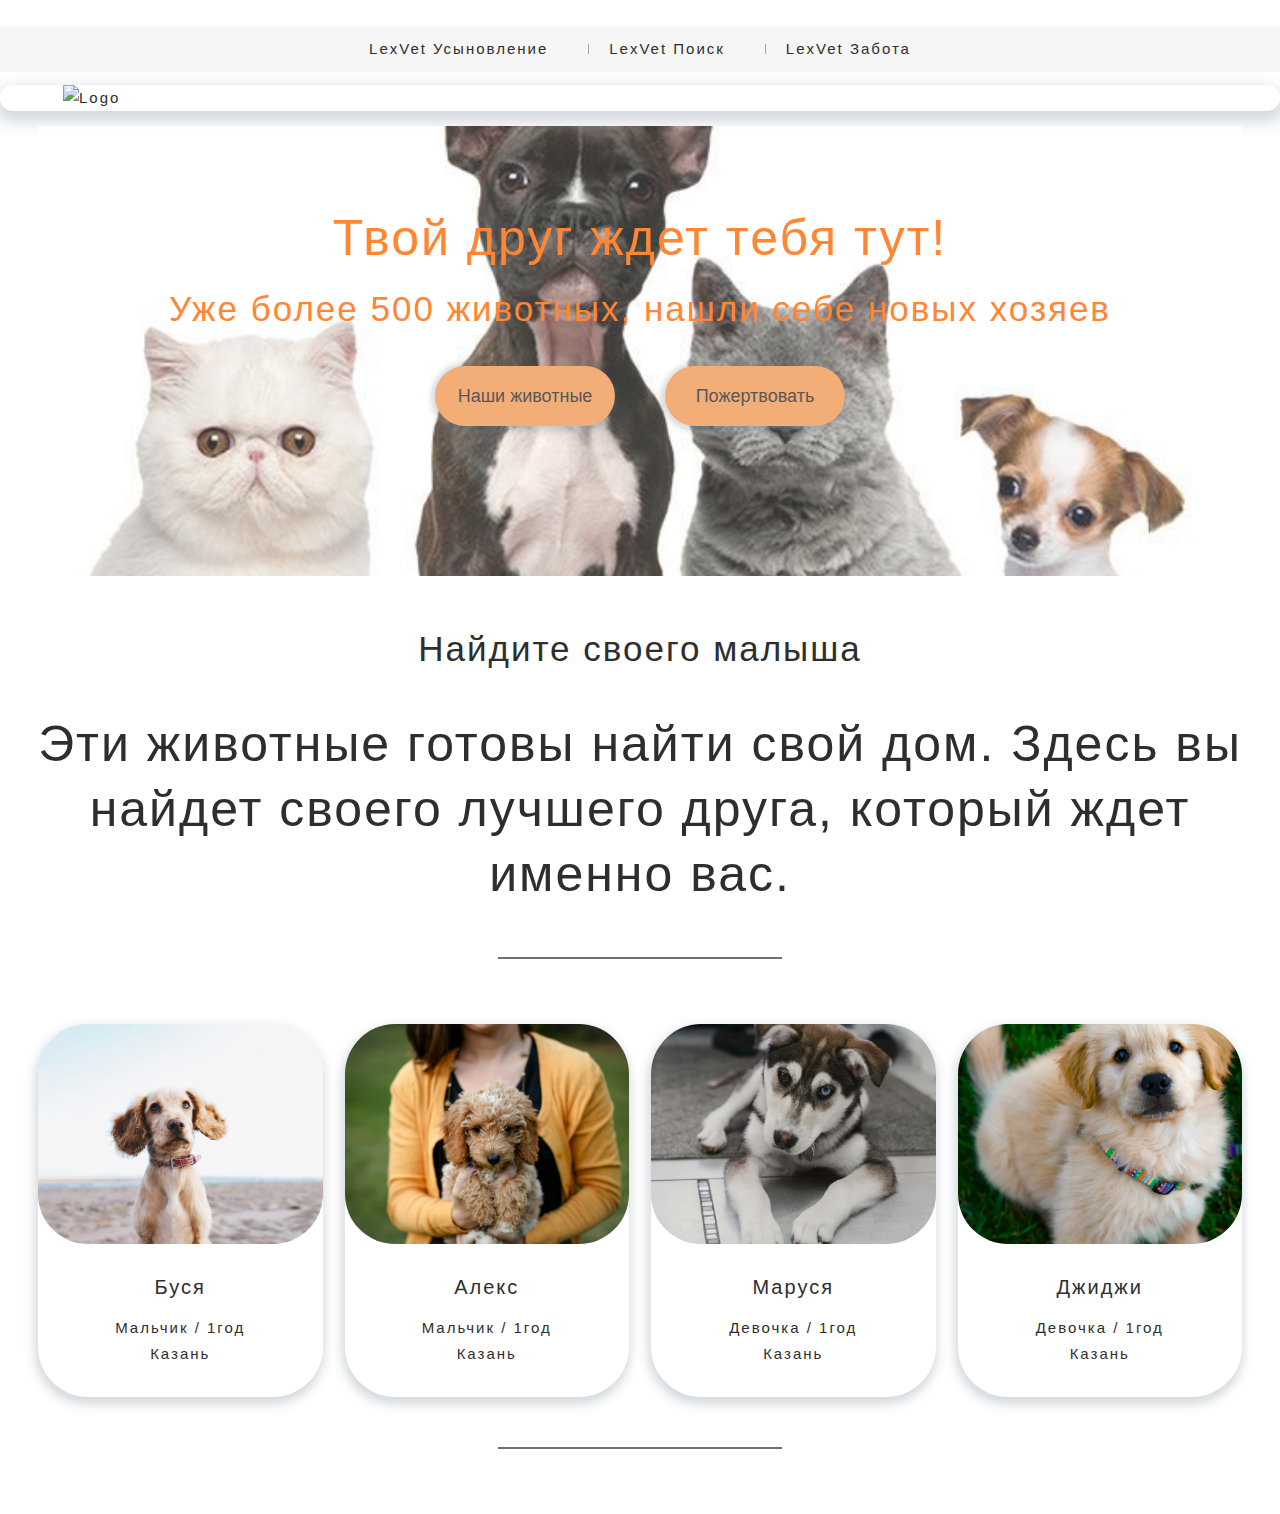
==== LexVetAdopt.html @ 2d65e118 "адаптивная первая страница" ====
<!DOCTYPE html>
<html lang="en">
  <head>
    <meta charset="UTF-8" />
    <meta name="viewport" content="width=device-width, initial-scale=1.0" />
    <link rel="preconnect" href="https://fonts.googleapis.com" />
    <link rel="preconnect" href="https://fonts.gstatic.com" crossorigin />
    <link
      href="https://fonts.googleapis.com/css2?family=Inter:wght@100..900&family=Khula:wght@300;400;600;700;800&display=swap"
      rel="stylesheet"
    />
    <link rel="stylesheet" href="./src/css/style.css" />
    <title>LexVetAdopt</title>
  </head>
  <body>
    <!-------------------------------------->
    <!-------------------------------------->
    <!-- HEADER -->

    <header class="section-header">
      <!-------------------------------------->
      <!-------------------------------------->
      <!-- Верхняя часть навигации ( гавигация по продуктам) -->
      <div class="section-header__firstNav firstNav firstNav__container">
        <ul class="firstNav__list">
          <li class="firstNav__list-item">
            <a href="#"> LexVet Усыновление</a>
          </li>
          <div class="firstNav__hr demarcationLine"></div>
          <li class="firstNav__list-item">
            <a href="#">LexVet Поиск</a>
          </li>
          <div class="firstNav__hr demarcationLine"></div>
          <li class="firstNav__list-item">
            <a href="#">LexVet Забота</a>
          </li>
        </ul>
      </div>

      <!-------------------------------------->
      <!-------------------------------------->
      <!-- Основное меню по странице -->

      <div class="section-header__container container">
        <!-- Лого меню -->
        <a class="section-header__logo-link" href="./index.html">
          <img
            src="./src/icons/LOGO.svg"
            alt="Logo"
            class="section-header__logo"
          />
        </a>
        <!-- Блок меню -->
        <nav class="section-header__nav nav-menu">
          <ul class="nav-menu__list">
            <li class="nav-menu__list-item">
              <!-- <a href="#">Кто мы</a> -->
            </li>
            <li class="nav-menu__list-item">
              <!-- <a href="#">Что мы делаем</a> -->
            </li>
          </ul>
        </nav>
        <!-- Блок кнопок в меню -->
        <div class="section-header__btns buttons">
          <!-- <button class="buttons__LogIn">Регистрация</button>
            <button class="buttons__LogUp">Поддержать</button> -->
        </div>
      </div>
    </header>

    <!-------------------------------------->
    <!-------------------------------------->
    <!-- ФОТО + ФОРМА -->

    <section class="first-section">
      <div class="first-section__container container">
        <!-- <img
      src="./src/img/try3.png"
      alt="фото фона"
      class="first-section__background-img"
      /> -->
        <div class="first-section__background-img">
          <div class="first-section__text-wrapper">
            <h2 class="first-section__title text-big">
              Твой друг ждет тебя тут!
            </h2>
            <p class="first-section__text text-small">
              Уже более 500 животных, нашли себе новых хозяев
            </p>
            <div class="first-section__btns button">
              <button class="first-section__btns-animals">Наши животные</button>
              <button class="first-section__btns-donat">Пожертвовать</button>
            </div>
          </div>
        </div>
      </div>
    </section>

    <!-------------------------------------->
    <!-------------------------------------->
    <!-- ЖИВОТНЫЕ ГОТОВЫЕ К УСЫНОВЛЕНИЮ -->

    <section class="second-section">
      <div class="second-section__container container">
        <p class="second-section__text-small text-small">
          Найдите своего малыша
        </p>
        <p class="second-section__text-big text-big">
          Эти животные готовы найти свой дом. Здесь вы найдет своего лучшего
          друга, который ждет именно вас.
        </p>
        <hr class="secnd-section__line line" />
        <!-- карточки с животными, готовые к усыновлению -->
        <div class="second-section__adob-cards-box1">
          <!-- карточка 1 -->
          <div class="second-section__adob-box1-item adob-box1-item">
            <img
              src="./src/img/adopt_sec_2_photo1.jpg"
              alt="фото питомца 1"
              class="adob-box1-item__img"
            />
            <p class="adob-box1-item__pet-name textBlack">Буся</p>
            <p class="adob-box1-item__pet-age text-superSmall">
              Мальчик / 1год
            </p>
            <p class="adob-box1-item__pet-city text-superSmall">Казань</p>
          </div>
          <!-- карточка 2 -->
          <div class="second-section__adob-box1-item adob-box1-item">
            <img
              src="./src/img/adopt_sec_2_photo2.jpg"
              alt="фото питомца 1"
              class="adob-box1-item__img"
            />
            <p class="adob-box1-item__pet-name textBlack">Алекс</p>
            <p class="adob-box1-item__pet-age text-superSmall">
              Мальчик / 1год
            </p>
            <p class="adob-box1-item__pet-city text-superSmall">Казань</p>
          </div>
          <!-- карточка 3 -->
          <div class="second-section__adob-box1-item adob-box1-item">
            <img
              src="./src/img/adopt_sec_2_photo3.jpg"
              alt="фото питомца 1"
              class="adob-box1-item__img"
            />
            <p class="adob-box1-item__pet-name textBlack">Маруся</p>
            <p class="adob-box1-item__pet-age text-superSmall">
              Девочка / 1год
            </p>
            <p class="adob-box1-item__pet-city text-superSmall">Казань</p>
          </div>
          <!-- карточка 4 -->
          <div class="second-section__adob-box1-item adob-box1-item">
            <img
              src="./src/img/adopt_sec_2_photo4.jpg"
              alt="фото питомца 1"
              class="adob-box1-item__img"
            />
            <p class="adob-box1-item__pet-name textBlack">Джиджи</p>
            <p class="adob-box1-item__pet-age text-superSmall">
              Девочка / 1год
            </p>
            <p class="adob-box1-item__pet-city text-superSmall">Казань</p>
          </div>
        </div>
        <hr class="secnd-section__line line" />
      </div>
    </section>
  </body>
</html>
---- src/css/style.css ----
/*! normalize.css v8.0.1 | MIT License | github.com/necolas/normalize.css */
/* Document
   ========================================================================== */
/**
 * 1. Correct the line height in all browsers.
 * 2. Prevent adjustments of font size after orientation changes in iOS.
 */
html {
  line-height: 1.15; /* 1 */
  -webkit-text-size-adjust: 100%; /* 2 */
}

/* Sections
     ========================================================================== */
/**
   * Remove the margin in all browsers.
   */
body {
  margin: 0;
}

/**
   * Render the `main` element consistently in IE.
   */
main {
  display: block;
}

/**
   * Correct the font size and margin on `h1` elements within `section` and
   * `article` contexts in Chrome, Firefox, and Safari.
   */
h1 {
  font-size: 2em;
  margin: 0;
}

/* Grouping content
     ========================================================================== */
/**
   * 1. Add the correct box sizing in Firefox.
   * 2. Show the overflow in Edge and IE.
   */
hr {
  box-sizing: content-box; /* 1 */
  height: 0; /* 1 */
  overflow: visible; /* 2 */
}

/**
   * 1. Correct the inheritance and scaling of font size in all browsers.
   * 2. Correct the odd `em` font sizing in all browsers.
   */
pre {
  font-family: monospace, monospace; /* 1 */
  font-size: 1em; /* 2 */
}

/* Text-level semantics
     ========================================================================== */
/**
   * Remove the gray background on active links in IE 10.
   */
a {
  background-color: transparent;
}

/**
   * 1. Remove the bottom border in Chrome 57-
   * 2. Add the correct text decoration in Chrome, Edge, IE, Opera, and Safari.
   */
abbr[title] {
  border-bottom: none; /* 1 */
  text-decoration: underline; /* 2 */
  -webkit-text-decoration: underline dotted;
          text-decoration: underline dotted; /* 2 */
}

/**
   * Add the correct font weight in Chrome, Edge, and Safari.
   */
b,
strong {
  font-weight: bolder;
}

/**
   * 1. Correct the inheritance and scaling of font size in all browsers.
   * 2. Correct the odd `em` font sizing in all browsers.
   */
code,
kbd,
samp {
  font-family: monospace, monospace; /* 1 */
  font-size: 1em; /* 2 */
}

/**
   * Add the correct font size in all browsers.
   */
small {
  font-size: 80%;
}

/**
   * Prevent `sub` and `sup` elements from affecting the line height in
   * all browsers.
   */
sub,
sup {
  font-size: 75%;
  line-height: 0;
  position: relative;
  vertical-align: baseline;
}

sub {
  bottom: -0.25em;
}

sup {
  top: -0.5em;
}

/* Embedded content
     ========================================================================== */
/**
   * Remove the border on images inside links in IE 10.
   */
img {
  border-style: none;
}

/* Forms
     ========================================================================== */
/**
   * 1. Change the font styles in all browsers.
   * 2. Remove the margin in Firefox and Safari.
   */
button,
input,
optgroup,
select,
textarea {
  font-family: inherit; /* 1 */
  font-size: 100%; /* 1 */
  line-height: 1.15; /* 1 */
  margin: 0; /* 2 */
}

/**
   * Show the overflow in IE.
   * 1. Show the overflow in Edge.
   */
button,
input {
  /* 1 */
  overflow: visible;
}

/**
   * Remove the inheritance of text transform in Edge, Firefox, and IE.
   * 1. Remove the inheritance of text transform in Firefox.
   */
button,
select {
  /* 1 */
  text-transform: none;
}

/**
   * Correct the inability to style clickable types in iOS and Safari.
   */
button,
[type=button],
[type=reset],
[type=submit] {
  -webkit-appearance: button;
}

/**
   * Remove the inner border and padding in Firefox.
   */
button::-moz-focus-inner,
[type=button]::-moz-focus-inner,
[type=reset]::-moz-focus-inner,
[type=submit]::-moz-focus-inner {
  border-style: none;
  padding: 0;
}

/**
   * Restore the focus styles unset by the previous rule.
   */
button:-moz-focusring,
[type=button]:-moz-focusring,
[type=reset]:-moz-focusring,
[type=submit]:-moz-focusring {
  outline: 1px dotted ButtonText;
}

/**
   * Correct the padding in Firefox.
   */
fieldset {
  padding: 0.35em 0.75em 0.625em;
}

/**
   * 1. Correct the text wrapping in Edge and IE.
   * 2. Correct the color inheritance from `fieldset` elements in IE.
   * 3. Remove the padding so developers are not caught out when they zero out
   *    `fieldset` elements in all browsers.
   */
legend {
  box-sizing: border-box; /* 1 */
  color: inherit; /* 2 */
  display: table; /* 1 */
  max-width: 100%; /* 1 */
  padding: 0; /* 3 */
  white-space: normal; /* 1 */
}

/**
   * Add the correct vertical alignment in Chrome, Firefox, and Opera.
   */
progress {
  vertical-align: baseline;
}

/**
   * Remove the default vertical scrollbar in IE 10+.
   */
textarea {
  overflow: auto;
}

/**
   * 1. Add the correct box sizing in IE 10.
   * 2. Remove the padding in IE 10.
   */
[type=checkbox],
[type=radio] {
  box-sizing: border-box; /* 1 */
  padding: 0; /* 2 */
}

/**
   * Correct the cursor style of increment and decrement buttons in Chrome.
   */
[type=number]::-webkit-inner-spin-button,
[type=number]::-webkit-outer-spin-button {
  height: auto;
}

/**
   * 1. Correct the odd appearance in Chrome and Safari.
   * 2. Correct the outline style in Safari.
   */
[type=search] {
  -webkit-appearance: textfield; /* 1 */
  outline-offset: -2px; /* 2 */
}

/**
   * Remove the inner padding in Chrome and Safari on macOS.
   */
[type=search]::-webkit-search-decoration {
  -webkit-appearance: none;
}

/**
   * 1. Correct the inability to style clickable types in iOS and Safari.
   * 2. Change font properties to `inherit` in Safari.
   */
::-webkit-file-upload-button {
  -webkit-appearance: button; /* 1 */
  font: inherit; /* 2 */
}

/* Interactive
     ========================================================================== */
/*
   * Add the correct display in Edge, IE 10+, and Firefox.
   */
details {
  display: block;
}

/*
   * Add the correct display in all browsers.
   */
summary {
  display: list-item;
}

/* Misc
     ========================================================================== */
/**
   * Add the correct display in IE 10+.
   */
template {
  display: none;
}

/**
   * Add the correct display in IE 10.
   */
[hidden] {
  display: none;
}

html,
body,
div,
span,
applet,
object,
iframe,
h1,
h2,
h3,
h4,
h5,
h6,
p,
blockquote,
pre,
a,
abbr,
acronym,
address,
big,
cite,
code,
del,
dfn,
em,
img,
ins,
kbd,
q,
s,
samp,
small,
strike,
strong,
sub,
sup,
tt,
var,
b,
u,
i,
center,
dl,
dt,
dd,
ol,
ul,
li,
fieldset,
form,
label,
legend,
table,
caption,
tbody,
tfoot,
thead,
tr,
th,
td,
article,
aside,
canvas,
details,
embed,
figure,
figcaption,
footer,
header,
hgroup,
menu,
nav,
output,
ruby,
section,
summary,
time,
mark,
audio,
video {
  margin: 0;
  padding: 0;
  border: 0;
  font-size: 100%;
  font: inherit;
  vertical-align: baseline;
}

article,
aside,
details,
figcaption,
figure,
footer,
header,
hgroup,
menu,
nav,
section {
  display: block;
}

html {
  height: 100%;
}

body {
  line-height: 1;
}

ol,
ul {
  list-style: none;
}

blockquote,
q {
  quotes: none;
}

blockquote:before,
blockquote:after,
q:before,
q:after {
  content: "";
  content: none;
}

table {
  border-collapse: collapse;
  border-spacing: 0;
}

/* khula-regular - latin */
@font-face {
  font-display: swapKhula;
  font-family: "Khula!";
  font-style: normal;
  font-weight: 400;
  src: local(Khula);
  src: url("../fonts/khula-v12-latin-regular.woff2") format("woff2");
}
/* khula-700 - latin */
@font-face {
  font-display: swap;
  font-family: "!";
  font-style: normal;
  font-weight: 700;
  src: local(Khula);
  src: url("../fonts/khula-v12-latin-700.woff2") format("woff2");
}
/* carlito-regular - cyrillic_latin */
@font-face {
  font-display: swap;
  font-family: "Carlito!";
  font-style: normal;
  font-weight: 400;
  src: local(Carlito);
  src: url("../fonts/carlito-v3-cyrillic_latin-regular.woff2") format("woff2");
}
/* carlito-700 - cyrillic_latin */
@font-face {
  font-display: swap;
  font-family: "Carlito!";
  font-style: normal;
  font-weight: 700;
  src: local(Carlito);
  src: url("../fonts/carlito-v3-cyrillic_latin-700.woff2") format("woff2");
}
@keyframes leftToRight {
  0% {
    opacity: 0;
    transform: translateX(-1rem);
  }
  100% {
    opacity: 1;
    transform: translateX(0rem);
  }
}
@keyframes buttonTotop {
  0% {
    transform: translateY(-0.2rem);
  }
  100% {
    transform: translateY(0.2rem);
  }
}
html {
  font-size: 10px;
}
@media (max-width: 1240px) {
  html {
    font-size: 60%;
  }
}
@media (max-width: 992px) {
  html {
    font-size: 55%;
  }
}
@media (max-width: 767px) {
  html {
    font-size: 45%;
  }
}
@media (max-width: 375px) {
  html {
    font-size: 20%;
  }
}
@media (max-width: 480px) {
  html {
    font-size: 20%;
  }
}
@media (min-width: 1800px) {
  html {
    font-size: 65%;
  }
}

@media (max-width: 1240px) {
  .container {
    width: 1060px;
  }
}
@media (max-width: 992px) {
  .container {
    width: 870px;
  }
}
@media (max-width: 767px) {
  .container {
    width: 680px;
  }
}
@media (max-width: 375px) {
  .container {
    width: 100%;
  }
}
@media (max-width: 480px) {
  .container {
    width: 100%;
  }
}
@media (min-width: 1800px) {
  .container {
    width: 1240px;
  }
}

*, ::afrer, ::before {
  margin: 0;
  padding: 0;
  box-sizing: border-box;
}

body {
  font-family: "Khula!", sans-serif;
  font-weight: 400;
  letter-spacing: 0.2rem;
  font-size: 1.5rem;
  color: #2E2E2E;
  background-color: #ffffff;
  line-height: 2.6rem;
}

a {
  text-decoration: none;
  color: #2E2E2E;
}

button {
  font-weight: 400;
  width: 13.6rem;
  height: 4.4rem;
  box-shadow: 0px 1px 5px 4px rgba(34, 60, 80, 0.2);
  color: #2E2E2E;
  background-color: #F19A56;
  border-radius: 5rem;
  border-style: none;
  font-size: 1.8rem;
}
@media (max-width: 767px) {
  button {
    width: 12rem;
    font-size: 1.2rem;
  }
}
@media (max-width: 480px) {
  button {
    margin-bottom: 3rem;
    height: 15rem;
    font-size: 4.5rem;
    border-radius: 25rem;
    width: 50%;
    padding: 3rem 4rem;
    margin-bottom: 6rem;
  }
}
button:focus, button:hover {
  background-color: #ff8f39;
  text-transform: uppercase;
  text-decoration: none;
  font-size: 1.7rem;
  transition: all 0.5s;
  box-shadow: 0px 2px 5px 4px rgba(34, 60, 80, 0.3);
}
@media (max-width: 767px) {
  button:focus, button:hover {
    font-size: 1.4rem;
  }
}
@media (max-width: 480px) {
  button:focus, button:hover {
    margin-bottom: 3rem;
    height: 15rem;
    font-size: 4.5rem;
    border-radius: 25rem;
    width: 50%;
    padding: 3rem 4rem;
    margin-bottom: 6rem;
  }
}
@media (max-width: 375px) {
  button:focus, button:hover {
    margin-bottom: 3rem;
    height: 15rem;
    font-size: 4.5rem;
    border-radius: 25rem;
    width: 70%;
    padding: 3rem 4rem;
    margin-bottom: 6rem;
  }
}

.text-small {
  font-size: 3.5rem;
  font-weight: 400;
}
@media (max-width: 480px) {
  .text-small {
    font-size: 6.5rem;
  }
}

.text-big {
  font-size: 5rem;
  font-weight: 400;
  line-height: 6.5rem;
}

.text-middle {
  line-height: 5.5rem;
}

.text-superSmall {
  font-size: 1.5rem;
  font-weight: 400;
}

.textOrange {
  font-size: 3.2rem;
  font-weight: 700;
  color: #F19A56;
}
@media (max-width: 767px) {
  .textOrange {
    font-size: 2.3rem;
  }
}

.textBlack {
  font-size: 2rem;
}
@media (max-width: 767px) {
  .textBlack {
    font-size: 1.8rem;
  }
}

.orange-word {
  color: #F19A56;
}

.line {
  max-width: 28.4rem;
  color: #2E2E2E;
  bottom: 0rem;
  margin: 0;
  border: none;
  border-top: 0.2rem solid rgba(46, 46, 46, 0.6784313725);
}

.demarcationLine {
  border-right: 0.1rem solid rgba(46, 46, 46, 0.4196078431);
  margin-right: 1rem;
  height: 2rem;
}

.icons_cards-item {
  position: relative;
  width: 36rem;
  height: 36rem;
  border-radius: 5rem;
  padding-top: 1.5rem;
  box-shadow: -0.1rem 0.5rem 1.1rem 0.2rem rgba(34, 60, 80, 0.2);
  transition: all 0.3s;
}
@media (max-width: 992px) {
  .icons_cards-item {
    width: 25%;
    height: auto;
  }
}
@media (max-width: 767px) {
  .icons_cards-item {
    width: 100%;
  }
}
.icons_cards-item__icon:hover {
  transform: scale(1.1) rotateZ(3deg);
}

.first-section {
  margin-bottom: 6rem;
}
.first-section__container {
  max-width: 1260px;
  margin: 0 auto;
  position: relative;
  padding: 0rem 3.8rem;
  overflow: hidden;
  height: 50vh;
}
.first-section__background-img {
  position: relative;
  width: 100%;
  height: 60rem;
  opacity: 0.8;
  margin-bottom: 20rem;
  background-image: url("/src/img/try3.png");
  background-size: cover;
  background-position: center;
  background-repeat: no-repeat;
}
.first-section__text-wrapper {
  display: flex;
  flex-direction: column;
  align-items: center;
  text-align: center;
}
.first-section__title {
  position: absolute;
  top: 8rem;
  color: #ff6800;
}
.first-section__text {
  position: absolute;
  top: 17rem;
  color: #ff6800;
}
.first-section__btns {
  position: absolute;
  display: flex;
  justify-content: space-between;
  top: 24rem;
}
.first-section__btns-animals {
  margin-right: 5rem;
  width: 18rem;
  height: 6rem;
}
.first-section__btns-donat {
  width: 18rem;
  height: 6rem;
}

.second-section__container {
  text-align: center;
}
.second-section__text-small {
  margin-bottom: 5rem;
}
.second-section__text-big {
  margin-bottom: 5rem;
}
.second-section__line {
  margin-bottom: 5rem;
}
.second-section__adob-cards-box1 {
  display: flex;
  flex-direction: row;
}
.second-section__adob-box1-item {
  margin-right: 2.2rem;
}
.second-section__adob-box1-item:last-child {
  margin-right: 0;
}

.adob-box1-item {
  margin-bottom: 5rem;
  position: relative;
  width: 37rem;
  box-shadow: -0.1rem 0.5rem 1.1rem 0.2rem rgba(34, 60, 80, 0.2);
  border-radius: 5rem;
  display: flex;
  flex-direction: column;
  justify-content: space-between;
  flex: 1;
  align-items: center;
}
.adob-box1-item__img {
  width: 100%;
  margin-bottom: 3rem;
  border-radius: 5rem;
  height: 220px;
  -o-object-fit: cover;
     object-fit: cover;
}
.adob-box1-item__pet-name {
  margin-bottom: 1.5rem;
}
.adob-box1-item__pet-city {
  margin-bottom: 3rem;
}

.firstNav__container {
  background-color: #F6F6F6;
  max-height: 5rem;
  margin-top: 1rem;
  margin-bottom: 1.3rem;
}
.firstNav__list {
  display: flex;
  justify-content: center;
  align-items: center;
}
.firstNav__list-item {
  margin-right: 3rem;
  padding: 1rem;
}
.firstNav__list-item:last-child {
  margin-right: 0rem;
}
@media (max-width: 992px) {
  .firstNav__list-item {
    margin-right: 2.5rem;
    padding: 1rem;
    font-size: 1.2rem;
  }
  .firstNav__list-item:last-child {
    margin-right: 0rem;
  }
}
.firstNav__hr {
  height: 1rem;
}

.subscription-form__formEmail {
  display: flex;
  border: 0.2rem solid #fcf6f1;
  border-radius: 1.5rem;
  overflow: hidden;
  width: 50rem;
}
@media (max-width: 767px) {
  .subscription-form__formEmail {
    width: 45rem;
  }
}
@media (max-width: 480px) {
  .subscription-form__formEmail {
    width: 80rem;
    margin-bottom: 5rem;
  }
}
.subscription-form__formEmail input[type=email] {
  border: none;
  padding: 1.5rem;
  flex: 1;
  font-size: 1.8rem;
  color: #F19A56;
  background-color: #fcf6f1;
}
.subscription-form__formEmail input[type=email]::-moz-placeholder {
  color: #F19A56;
}
.subscription-form__formEmail input[type=email]::placeholder {
  color: #F19A56;
}
@media (max-width: 767px) {
  .subscription-form__formEmail input[type=email] {
    font-size: 1.5rem;
  }
}
@media (max-width: 480px) {
  .subscription-form__formEmail input[type=email] {
    font-size: 3rem;
    padding: 3rem 4rem;
  }
}
.subscription-form__formEmail input[type=submit] {
  position: relative;
  border: none;
  padding: 1rem 2rem;
  font-size: 1.9rem;
  text-decoration: underline;
  cursor: pointer;
  background-color: #fcf6f1;
  color: #f6a15b;
  transition: background-color 0.3s;
}
.subscription-form__formEmail input[type=submit]:hover {
  color: #ff8f39;
  text-transform: uppercase;
  transition: all 0.5s;
}
@media (max-width: 767px) {
  .subscription-form__formEmail input[type=submit] {
    font-size: 1.5rem;
  }
}
@media (max-width: 480px) {
  .subscription-form__formEmail input[type=submit] {
    font-size: 3rem;
    padding: 3rem 4rem;
  }
}

.icons-box {
  margin-top: 2.5rem;
  position: relative;
  margin-bottom: 2.5rem;
}
.icons-box__item {
  margin-right: 2.5rem;
}
@media (max-width: 767px) {
  .icons-box__item {
    margin-right: 2rem;
  }
}
@media (max-width: 480px) {
  .icons-box__item {
    margin-right: 3rem;
  }
}
@media (max-width: 767px) {
  .icons-box__item img {
    width: 5rem;
  }
}
@media (max-width: 480px) {
  .icons-box__item img {
    width: 7rem;
  }
}
.icons-box__item:last-child {
  margin-right: 0;
}
.icons-box__item:hover {
  animation-name: buttonTotop;
  animation-duration: 2.2s;
  animation-delay: 0s;
  animation-timing-function: ease;
  backface-visibility: hidden;
}

.container {
  max-width: 1260px;
  margin: 0 auto;
  position: relative;
  padding: 0rem 3.8rem;
}
@media (max-width: 767px) {
  .container {
    padding: 0rem 0rem;
  }
}

.section-header {
  position: relative;
  padding-top: 1.6rem;
}
.section-header__container {
  display: flex;
  justify-content: space-between;
  align-items: center;
  box-shadow: 0rem 0.7rem 1.5rem 0.4rem rgba(34, 60, 80, 0.2);
  border-radius: 5rem;
  margin-bottom: 1.5rem;
}
@media (max-width: 767px) {
  .section-header__container {
    height: 6rem;
  }
}
.section-header__logo {
  width: 18rem;
  margin-left: 2.5rem;
}
.section-header__btns {
  margin-top: 1rem;
  margin-bottom: 1rem;
  margin-right: 2.5rem;
}
@media (max-width: 992px) {
  .section-header__logo {
    width: 14rem;
    margin-left: 2.5rem;
  }
  .section-header__btns {
    margin-top: 1rem;
    margin-bottom: 1rem;
    margin-right: 2rem;
  }
}
@media (max-width: 767px) {
  .section-header__logo {
    width: 12rem;
    margin-left: 1rem;
  }
  .section-header__btns {
    margin-top: 0.5rem;
    margin-bottom: 0.5rem;
    margin-right: 1rem;
  }
}

.nav-menu__list {
  display: flex;
  justify-content: space-between;
  align-items: center;
}
.nav-menu__list-item {
  margin-right: 6rem;
  font-size: 1.9rem;
  text-align: center;
  font-weight: 400;
}
.nav-menu__list-item:last-child {
  margin-right: 0rem;
}
@media (max-width: 767px) {
  .nav-menu__list-item {
    margin-right: 4rem;
    font-size: 1.4rem;
    text-align: center;
    font-weight: 400;
  }
  .nav-menu__list-item:last-child {
    margin-right: 0rem;
  }
}

.buttons__LogIn {
  margin-right: 2rem;
  margin-right: 1rem;
  font-size: 1.4rem;
}
.buttons__LogUp {
  margin-right: 1rem;
  font-size: 1.4rem;
}

@media (max-width: 1240px) {
  .main-section {
    height: 75vh;
  }
}
@media (max-width: 992px) {
  .main-section {
    height: 55vh;
  }
}
@media (max-width: 767px) {
  .main-section {
    height: 46vh;
  }
}
@media (max-width: 480px) {
  .main-section {
    height: 48vh;
    padding: 2rem;
    background-color: #857263;
  }
}
@media (max-width: 480px) {
  .main-section__container {
    display: flex;
    flex-direction: column;
    align-items: center;
    text-align: center;
  }
}
@media (max-width: 375px) {
  .main-section__container {
    display: flex;
    flex-direction: column;
    align-items: center;
    text-align: center;
  }
}

.left-wrapper {
  position: relative;
}
@media (max-width: 480px) {
  .left-wrapper {
    width: 70%;
  }
}
@media (max-width: 375px) {
  .left-wrapper {
    width: 90%;
  }
}
.left-wrapper__img {
  position: relative;
  width: 50%;
}
@media (max-width: 480px) {
  .left-wrapper__img {
    width: 100%;
    opacity: 0.65;
  }
}
@media (max-width: 375px) {
  .left-wrapper__img {
    width: 100%;
    opacity: 0.65;
  }
}

.right-wrapper {
  width: 57%;
  position: absolute;
  top: 13rem;
  right: 0rem;
}
@media (max-width: 1240px) {
  .right-wrapper {
    top: 6.5rem;
  }
}
@media (max-width: 992px) {
  .right-wrapper {
    top: 5rem;
  }
}
@media (max-width: 767px) {
  .right-wrapper {
    top: 5rem;
  }
}
@media (max-width: 480px) {
  .right-wrapper {
    width: 100%;
    position: relative;
    text-align: center;
  }
}
@media (max-width: 375px) {
  .right-wrapper {
    width: 100%;
    position: relative;
    text-align: center;
  }
}
.right-wrapper__title {
  font-size: 3.7rem;
  font-weight: 700;
  margin-bottom: 3.5rem;
  line-height: 5.7rem;
  text-align: right;
  animation-name: leftToRight;
  animation-duration: 2.2s;
  animation-delay: 0s;
  animation-timing-function: ease;
  backface-visibility: hidden;
}
@media (max-width: 1240px) {
  .right-wrapper__title {
    font-size: 3.5rem;
    line-height: 5.5rem;
  }
}
@media (max-width: 992px) {
  .right-wrapper__title {
    font-size: 3.5rem;
    line-height: 4rem;
    margin-bottom: 1.8rem;
  }
}
@media (max-width: 767px) {
  .right-wrapper__title {
    font-size: 3.2rem;
    line-height: 4rem;
    margin-bottom: 2rem;
  }
}
@media (max-width: 480px) {
  .right-wrapper__title {
    font-size: 7.8rem;
    top: -92rem;
    color: white;
    text-align: center;
    position: relative;
    font-weight: 700;
    margin-bottom: 2rem;
    line-height: 9rem;
  }
}
@media (max-width: 375px) {
  .right-wrapper__title {
    font-size: 7rem;
    line-height: 8rem;
  }
}
.right-wrapper__text {
  font-size: 3.2rem;
  font-weight: 400;
  line-height: 3.3rem;
  text-align: right;
  animation-name: leftToRight;
  animation-duration: 2.2s;
  animation-delay: 0s;
  animation-timing-function: ease;
  backface-visibility: hidden;
}
@media (max-width: 1240px) {
  .right-wrapper__text {
    font-size: 3rem;
    line-height: 2.9rem;
  }
}
@media (max-width: 992px) {
  .right-wrapper__text {
    font-size: 2.3rem;
    line-height: 2.8rem;
  }
}
@media (max-width: 767px) {
  .right-wrapper__text {
    font-size: 2rem;
    line-height: 2.8rem;
  }
}
@media (max-width: 480px) {
  .right-wrapper__text {
    font-size: 6rem;
    line-height: 7rem;
    padding: 0 4rem;
    text-align: center;
    color: white;
    position: relative;
    top: -92rem;
  }
}
@media (max-width: 375px) {
  .right-wrapper__text {
    font-size: 5rem;
    line-height: 6rem;
  }
}

@media (max-width: 1240px) {
  .secnd-section {
    height: 70vh;
  }
}
@media (max-width: 992px) {
  .secnd-section {
    height: 53vh;
  }
}
@media (max-width: 767px) {
  .secnd-section {
    height: 45vh;
  }
}
@media (max-width: 480px) {
  .secnd-section {
    height: auto;
  }
}
@media (max-width: 375px) {
  .secnd-section {
    height: auto;
  }
}
.secnd-section__container {
  position: relative;
  display: flex;
  flex-direction: column;
  background-color: #FFF8F3;
  border-radius: 3rem;
  box-shadow: 0.1rem 0.2rem 0.8rem 0.1rem rgba(34, 60, 80, 0.21);
  padding-top: 10rem;
  padding-left: 4rem;
  padding-left: 4rem;
  margin-bottom: 10rem;
}
@media (max-width: 992px) {
  .secnd-section__container {
    padding-top: 6.5rem;
  }
}
@media (max-width: 767px) {
  .secnd-section__container {
    padding-top: 8rem;
  }
}
@media (max-width: 480px) {
  .secnd-section__container {
    text-align: center;
    padding-left: 0;
    padding-right: 0;
    align-items: center;
  }
}
@media (max-width: 375px) {
  .secnd-section__container {
    text-align: center;
    padding-left: 0;
    padding-right: 0;
    align-items: center;
  }
}
.secnd-section__text {
  font-size: rem;
  font-weight: 400;
  text-align: center;
  margin-bottom: 4.4rem;
}
@media (max-width: 992px) {
  .secnd-section__text {
    font-size: 2.7rem;
    font-weight: 400;
    text-align: center;
    margin-bottom: 3rem;
  }
}
@media (max-width: 767px) {
  .secnd-section__text {
    font-size: 2.7rem;
    margin-bottom: 3rem;
  }
}
@media (max-width: 480px) {
  .secnd-section__text {
    font-size: 3.5rem;
  }
}
.secnd-section__title-text {
  font-size: 4.7rem;
  font-weight: 400;
  text-align: center;
  max-width: 124.4rem;
  margin-bottom: 2.5rem;
}
@media (max-width: 992px) {
  .secnd-section__title-text {
    font-size: 3.8rem;
    font-weight: 400;
    text-align: center;
    max-width: 124.4rem;
    margin-bottom: 2rem;
    line-height: 4.8rem;
  }
}
@media (max-width: 767px) {
  .secnd-section__title-text {
    font-size: 3.5rem;
    margin-bottom: 4rem;
  }
}
@media (max-width: 480px) {
  .secnd-section__title-text {
    font-size: 5rem;
    line-height: 6rem;
  }
}
.secnd-section__line {
  margin: auto;
  padding-bottom: 6.5rem;
  text-align: center;
}
@media (max-width: 992px) {
  .secnd-section__line {
    padding-bottom: 2.5rem;
  }
}

@media (max-width: 1240px) {
  .third-section {
    height: 103vh;
  }
}
@media (max-width: 992px) {
  .third-section {
    height: 100vh;
  }
}
@media (max-width: 767px) {
  .third-section {
    height: 80vh;
  }
}
@media (max-width: 480px) {
  .third-section {
    height: auto;
  }
}
@media (max-width: 375px) {
  .third-section {
    height: auto;
  }
}
.third-section__container {
  position: relative;
  text-align: center;
}
@media (max-width: 480px) {
  .third-section__container {
    margin-bottom: 7rem;
  }
}
.third-section__text-small {
  margin-bottom: 2.7rem;
}
@media (max-width: 480px) {
  .third-section__text-small {
    font-size: 6rem;
    margin-bottom: 4rem;
  }
}
@media (max-width: 375px) {
  .third-section__text-small {
    font-size: 5rem;
  }
}
.third-section__text-big {
  margin-bottom: 5rem;
}
@media (max-width: 480px) {
  .third-section__text-big {
    font-size: 7rem;
    line-height: 9rem;
  }
}
@media (max-width: 375px) {
  .third-section__text-big {
    font-size: 6rem;
  }
}
.third-section__cards-box {
  display: flex;
  flex-direction: row;
}
@media (max-width: 480px) {
  .third-section__cards-box {
    flex-direction: column;
    width: 100%;
    align-items: center;
    text-align: center;
  }
}
@media (max-width: 375px) {
  .third-section__cards-box {
    flex-direction: column;
    width: 100%;
    align-items: center;
    text-align: center;
  }
}
.third-section__cards-item {
  margin-right: 2.2rem;
}
.third-section__cards-item:last-child {
  margin-right: 0;
}
@media (max-width: 767px) {
  .third-section__cards-item {
    margin-right: 1.8rem;
  }
  .third-section__cards-item:last-child {
    margin-right: 0;
  }
}
@media (max-width: 480px) {
  .third-section__cards-item {
    margin-right: 0;
    width: 80%;
  }
}
@media (max-width: 375px) {
  .third-section__cards-item {
    margin-right: 0;
    width: 80%;
  }
}

.cards-item {
  margin-bottom: 5rem;
}
.cards-item__icon {
  width: 50%;
  margin-bottom: 2.5rem;
}
.cards-item__icon:hover {
  transform: scale(1.1) rotateZ(3deg);
}
@media (max-width: 767px) {
  .cards-item__icon {
    width: 45%;
    margin-bottom: 1.5rem;
  }
  .cards-item__icon:hover {
    transform: scale(1.1) rotateZ(3deg);
  }
}
@media (max-width: 480px) {
  .cards-item__icon {
    width: 30%;
    margin-top: 4rem;
    margin-bottom: 4rem;
  }
}
@media (max-width: 375px) {
  .cards-item__icon {
    width: 30%;
    margin-top: 4rem;
    margin-bottom: 4rem;
  }
}
.cards-item__textOrange {
  margin-bottom: 1rem;
  font-size: 2.5rem;
}
@media (max-width: 767px) {
  .cards-item__textOrange {
    margin-bottom: 0.5rem;
    font-size: 2.3rem;
  }
}
@media (max-width: 480px) {
  .cards-item__textOrange {
    font-size: 6rem;
    line-height: 5.5rem;
    margin-bottom: 2rem;
  }
}
@media (max-width: 375px) {
  .cards-item__textOrange {
    font-size: 6rem;
    line-height: 5.5rem;
    margin-bottom: 2rem;
  }
}
.cards-item__textBlack {
  font-size: 2rem;
  padding: 1rem;
}
@media (max-width: 767px) {
  .cards-item__textBlack {
    font-size: 1.8rem;
    padding: 0.8rem;
  }
}
@media (max-width: 480px) {
  .cards-item__textBlack {
    font-size: 5rem;
    line-height: 6rem;
    margin-bottom: 3rem;
  }
}
@media (max-width: 375px) {
  .cards-item__textBlack {
    font-size: 5rem;
    line-height: 6rem;
    margin-bottom: 3rem;
  }
}

@media (max-width: 1240px) {
  .fourth-section {
    height: 142vh;
  }
}
@media (max-width: 992px) {
  .fourth-section {
    height: 140vh;
  }
}
@media (max-width: 767px) {
  .fourth-section {
    height: 108vh;
  }
}
@media (max-width: 480px) {
  .fourth-section {
    height: auto;
  }
}
@media (max-width: 375px) {
  .fourth-section {
    height: auto;
  }
}
.fourth-section__container {
  position: relative;
  text-align: center;
}
@media (max-width: 480px) {
  .fourth-section__container {
    margin-bottom: 7rem;
  }
}
.fourth-section__text-small {
  margin-bottom: 3rem;
}
@media (max-width: 767px) {
  .fourth-section__text-small {
    margin-bottom: 5rem;
    font-size: 5rem;
  }
}
@media (max-width: 375px) {
  .fourth-section__text-small {
    margin-bottom: 5rem;
    font-size: 5rem;
  }
}
.fourth-section__text-big {
  margin-bottom: 3rem;
}
@media (max-width: 767px) {
  .fourth-section__text-big {
    margin-bottom: 5rem;
    font-size: 8rem;
    line-height: 8rem;
  }
}
@media (max-width: 375px) {
  .fourth-section__text-big {
    margin-bottom: 5rem;
    font-size: 8rem;
    line-height: 8rem;
  }
}
.fourth-section__cards-box2 {
  display: flex;
  flex-direction: row;
}
@media (max-width: 480px) {
  .fourth-section__cards-box2 {
    flex-direction: column;
    align-items: center;
    text-align: center;
  }
}
@media (max-width: 375px) {
  .fourth-section__cards-box2 {
    flex-direction: column;
    align-items: center;
    text-align: center;
  }
}
.fourth-section__box2-item {
  margin-right: 4.5rem;
}
.fourth-section__box2-item:last-child {
  margin-right: 0;
}
@media (max-width: 767px) {
  .fourth-section__box2-item {
    margin-right: 1.8rem;
  }
  .fourth-section__box2-item:last-child {
    margin-right: 0;
  }
}
@media (max-width: 480px) {
  .fourth-section__box2-item {
    margin-right: 0;
    width: 80%;
  }
}
@media (max-width: 375px) {
  .fourth-section__box2-item {
    margin-right: 0;
    width: 80%;
  }
}

.box2-item {
  position: relative;
  box-shadow: -0.1rem 0.5rem 1.1rem 0.2rem rgba(34, 60, 80, 0.2);
  border-radius: 6rem;
  margin-bottom: 5rem;
  display: flex;
  flex-direction: column;
  justify-content: space-between;
  flex: 1;
}
@media (max-width: 480px) {
  .box2-item {
    border-radius: 16rem;
  }
}
@media (max-width: 375px) {
  .box2-item {
    border-radius: 16rem;
  }
}
.box2-item__img {
  margin-bottom: 1rem;
  width: 100%;
}
@media (max-width: 480px) {
  .box2-item__img {
    margin-bottom: 4rem;
  }
}
@media (max-width: 375px) {
  .box2-item__img {
    margin-bottom: 4rem;
  }
}
.box2-item__wrapper-text {
  padding-right: 1.5rem;
  padding-left: 1.5rem;
  text-align: center;
  margin-bottom: auto;
  flex: 1;
  display: flex;
  flex-direction: column;
  align-items: center;
}
@media (max-width: 767px) {
  .box2-item__wrapper-text {
    padding-right: 0.5rem;
    padding-left: 0.5rem;
  }
}
.box2-item__text-superSmall {
  margin-bottom: 2rem;
  font-size: 1.5rem;
}
@media (max-width: 767px) {
  .box2-item__text-superSmall {
    margin-bottom: 1.5rem;
    font-size: 1.3rem;
  }
}
@media (max-width: 480px) {
  .box2-item__text-superSmall {
    font-size: 3rem;
    margin-bottom: 5rem;
  }
}
@media (max-width: 375px) {
  .box2-item__text-superSmall {
    font-size: 3rem;
    margin-bottom: 5rem;
  }
}
.box2-item__textOrange {
  margin-bottom: 2.3rem;
  font-size: 2.8rem;
  color: #F19A56;
}
@media (max-width: 767px) {
  .box2-item__textOrange {
    font-size: 2.3rem;
    margin-bottom: 1.5rem;
  }
}
@media (max-width: 480px) {
  .box2-item__textOrange {
    font-size: 5rem;
    margin-bottom: 3rem;
  }
}
@media (max-width: 375px) {
  .box2-item__textOrange {
    font-size: 5rem;
    margin-bottom: 3rem;
  }
}
.box2-item__textBlack {
  margin-bottom: 2rem;
}
@media (max-width: 767px) {
  .box2-item__textBlack {
    font-size: 1.8rem;
  }
}
@media (max-width: 480px) {
  .box2-item__textBlack {
    font-size: 5rem;
    line-height: 6rem;
    margin-bottom: 5rem;
    padding: 0 3rem;
  }
}
@media (max-width: 375px) {
  .box2-item__textBlack {
    font-size: 5rem;
    line-height: 6rem;
    margin-bottom: 5rem;
    padding: 0 3rem;
  }
}
.box2-item__btn {
  width: 80%;
  margin-bottom: 2.5rem;
  height: 6rem;
  font-size: 2rem;
  margin-top: auto;
}
@media (max-width: 767px) {
  .box2-item__btn {
    margin-bottom: 2rem;
    height: 5.5rem;
    font-size: 1.8rem;
    width: 85%;
    height: 6.1rem;
  }
}
@media (max-width: 480px) {
  .box2-item__btn {
    margin-bottom: 3rem;
    height: 15rem;
    font-size: 4.8rem;
    border-radius: 25rem;
    width: 50%;
    padding: 3rem 5rem;
    margin-bottom: 6rem;
  }
}
@media (max-width: 375px) {
  .box2-item__btn {
    margin-bottom: 3rem;
    height: 15rem;
    font-size: 4.8rem;
    border-radius: 25rem;
    width: 70%;
    padding: 3rem 5rem;
    margin-bottom: 6rem;
  }
}

@media (max-width: 1240px) {
  .fifth-section {
    height: 73vh;
  }
}
@media (max-width: 992px) {
  .fifth-section {
    height: 75vh;
  }
}
@media (max-width: 767px) {
  .fifth-section {
    height: 52vh;
  }
}
@media (max-width: 480px) {
  .fifth-section {
    height: auto;
  }
}
.fifth-section__container {
  padding: 4rem;
  position: relative;
  background-color: #FFF8F3;
  text-align: center;
  border-radius: 5rem;
  margin-bottom: 5rem;
}
@media (max-width: 480px) {
  .fifth-section__container {
    padding-left: 0;
    padding-right: 0;
  }
}
.fifth-section__text-small {
  margin-bottom: 5rem;
}
@media (max-width: 480px) {
  .fifth-section__text-small {
    margin-bottom: 10rem;
    margin-top: 5rem;
  }
}
.fifth-section__cards-box3 {
  display: flex;
  flex-direction: row;
}
@media (max-width: 480px) {
  .fifth-section__cards-box3 {
    flex-direction: column;
    align-items: center;
    text-align: center;
    width: 100%;
  }
}
.fifth-section__box3-item {
  margin-right: 2.2rem;
}
.fifth-section__box3-item:last-child {
  margin-right: 0;
}
@media (max-width: 480px) {
  .fifth-section__box3-item {
    margin-right: 0;
    width: 80%;
    margin-bottom: 5rem;
  }
}

.box3-item {
  height: 31rem;
  background-color: #FFFFFF;
}
@media (max-width: 767px) {
  .box3-item {
    height: auto;
  }
}
.box3-item__icon {
  width: 50%;
  margin-bottom: 3rem;
}
.box3-item__icon:hover {
  transform: scale(1.1) rotateZ(3deg);
}
@media (max-width: 767px) {
  .box3-item__icon {
    width: 45%;
    margin-bottom: 1.5rem;
  }
  .box3-item__icon:hover {
    transform: scale(1.1) rotateZ(3deg);
  }
}
@media (max-width: 480px) {
  .box3-item__icon {
    width: 30%;
    margin-top: 4rem;
    margin-bottom: 6rem;
  }
}
.box3-item__textMix {
  font-size: 2.3rem;
  font-weight: 700;
}
@media (max-width: 767px) {
  .box3-item__textMix {
    font-size: 2rem;
    margin-bottom: 1rem;
  }
}
@media (max-width: 480px) {
  .box3-item__textMix {
    font-size: 6.5rem;
    line-height: 6.5rem;
    margin-bottom: 5rem;
    font-weight: 700;
  }
}

@media (max-width: 1240px) {
  .sixth-section {
    height: 130vh;
  }
}
@media (max-width: 992px) {
  .sixth-section {
    height: 120vh;
  }
}
@media (max-width: 767px) {
  .sixth-section {
    height: 95vh;
  }
}
@media (max-width: 480px) {
  .sixth-section {
    height: auto;
  }
}
.sixth-section__container {
  position: relative;
  text-align: center;
}
@media (max-width: 480px) {
  .sixth-section__container {
    margin-bottom: 7rem;
  }
}
.sixth-section__text-small {
  margin-bottom: 3rem;
}
@media (max-width: 480px) {
  .sixth-section__text-small {
    margin-top: 10rem;
    margin-bottom: 8rem;
  }
}
.sixth-section__text-big {
  margin-bottom: 3rem;
}
@media (max-width: 480px) {
  .sixth-section__text-big {
    margin-bottom: 5rem;
    font-size: 8rem;
    line-height: 8rem;
  }
}
.sixth-section__cards-box4 {
  display: flex;
  flex-direction: row;
}
@media (max-width: 480px) {
  .sixth-section__cards-box4 {
    flex-direction: column;
    align-items: center;
    text-align: center;
  }
}
.sixth-section__box4-item {
  margin-right: 3rem;
}
.sixth-section__box4-item:last-child {
  margin-right: 0;
}
@media (max-width: 480px) {
  .sixth-section__box4-item {
    margin-right: 0;
    width: 80%;
  }
}
.box4-item {
  position: relative;
  width: 37rem;
  box-shadow: -0.1rem 0.5rem 1.1rem 0.2rem rgba(34, 60, 80, 0.2);
  border-radius: 5rem;
  margin-bottom: 5rem;
  display: flex;
  flex-direction: column;
  justify-content: space-between;
  flex: 1;
  align-items: center;
}
@media (max-width: 480px) {
  .box4-item {
    border-radius: 16rem;
    width: 80%;
  }
}
.box4-item__left-arrow {
  margin-right: 1.3rem;
}
.box4-item__right-arrow {
  margin-left: 1.3rem;
}
.box4-item__img {
  margin-bottom: 3.5rem;
  border-radius: 5rem;
  width: 100%;
}
@media (max-width: 480px) {
  .box4-item__img {
    margin-bottom: 6rem;
  }
}
.box4-item__text-title {
  font-size: 3rem;
  margin-bottom: 1.5rem;
}
@media (max-width: 767px) {
  .box4-item__text-title {
    font-size: 2.8rem;
  }
}
@media (max-width: 480px) {
  .box4-item__text-title {
    font-size: 4rem;
    margin-bottom: 6rem;
  }
}
.box4-item__wrapper-textInfo {
  max-height: 15rem;
  overflow: hidden;
  margin-bottom: 3rem;
}
@media (max-width: 767px) {
  .box4-item__wrapper-textInfo {
    margin-bottom: 2.5rem;
  }
}
@media (max-width: 480px) {
  .box4-item__wrapper-textInfo {
    max-height: 35rem;
    margin-bottom: 5rem;
  }
}
.box4-item__text-info {
  padding: 0rem 2rem;
}
@media (max-width: 767px) {
  .box4-item__text-info {
    padding: 0rem 0.7rem;
  }
}
@media (max-width: 480px) {
  .box4-item__text-info {
    font-size: 5rem;
    line-height: 6rem;
    margin-bottom: 6rem;
    padding: 0 4rem;
  }
}
.box4-item__btn {
  margin-bottom: 2rem;
  margin-top: auto;
  width: 50%;
}
@media (max-width: 767px) {
  .box4-item__btn {
    margin-bottom: 1.5rem;
    width: 60%;
  }
}
@media (max-width: 480px) {
  .box4-item__btn {
    margin-bottom: 3rem;
    height: 15rem;
    font-size: 4.8rem;
    border-radius: 25rem;
    width: 50%;
    padding: 3rem 5rem;
    margin-bottom: 6rem;
    margin-top: 4rem;
  }
}

@media (max-width: 1240px) {
  .seventh-section {
    height: 22vh;
  }
}
@media (max-width: 992px) {
  .seventh-section {
    height: 25vh;
  }
}
@media (max-width: 767px) {
  .seventh-section {
    height: 18vh;
  }
}
@media (max-width: 480px) {
  .seventh-section {
    height: auto;
  }
}
.seventh-section__container {
  position: relative;
  text-align: center;
}
@media (max-width: 480px) {
  .seventh-section__container {
    margin-bottom: 7rem;
  }
}
.seventh-section__wrapper {
  display: flex;
  flex-direction: row;
  justify-content: space-between;
}
@media (max-width: 480px) {
  .seventh-section__wrapper {
    flex-direction: column;
    align-items: center;
    text-align: center;
  }
}
.seventh-section__text {
  font-size: 4rem;
  text-align: left;
}
@media (max-width: 767px) {
  .seventh-section__text {
    font-size: 3.1rem;
    line-height: 5rem;
  }
}
@media (max-width: 480px) {
  .seventh-section__text {
    font-size: 8rem;
    line-height: 8rem;
    margin-bottom: 5rem;
  }
}
@media (max-width: 375px) {
  .seventh-section__text {
    text-align: center;
  }
}
.seventh-section__icons-box {
  display: flex;
  flex-direction: row;
}

@media (max-width: 1240px) {
  .footer-section {
    height: 43vh;
  }
}
@media (max-width: 767px) {
  .footer-section {
    height: 30vh;
  }
}
@media (max-width: 767px) {
  .footer-section {
    height: 28vh;
  }
}
@media (max-width: 480px) {
  .footer-section {
    height: auto;
  }
}
.footer-section__container {
  position: relative;
  text-align: left;
}
@media (max-width: 480px) {
  .footer-section__container {
    margin-bottom: 1rem;
  }
}
.footer-section__orangeLine {
  margin-bottom: 5rem;
  border-bottom: 0.5rem solid #F19A56;
}
.footer-section__wrapper {
  display: flex;
  flex-direction: row;
  justify-content: space-between;
}
@media (max-width: 480px) {
  .footer-section__wrapper {
    flex-direction: column;
    align-items: center;
    text-align: center;
  }
}
.footer-section__item {
  margin-right: 3rem;
}
.footer-section__item:last-child {
  margin-right: 0;
}

.fotter-item {
  position: relative;
}
.fotter-item__logo {
  margin-right: 17rem;
}
@media (max-width: 767px) {
  .fotter-item__logo {
    margin-right: 5rem;
    width: 20rem;
  }
}
@media (max-width: 480px) {
  .fotter-item__logo {
    width: 35rem;
    margin-right: 0;
    margin-bottom: 5rem;
  }
}
.fotter-item__title {
  font-size: 2rem;
  margin-bottom: 2rem;
  text-transform: uppercase;
}
@media (max-width: 767px) {
  .fotter-item__title {
    font-size: 1.8rem;
    margin-bottom: 1.5rem;
  }
}
@media (max-width: 480px) {
  .fotter-item__title {
    font-size: 3.5rem;
  }
}
@media (max-width: 480px) {
  .fotter-item__list {
    margin-bottom: 5rem;
  }
}

.footer-list__item {
  margin-bottom: 2rem;
}
@media (max-width: 767px) {
  .footer-list__item {
    margin-bottom: 1rem;
  }
}
.footer-list__link {
  font-size: 1.6rem;
}
@media (max-width: 767px) {
  .footer-list__link {
    font-size: 1.3rem;
  }
}
.footer-list__link:hover {
  color: #F19A56;
}
@media (max-width: 480px) {
  .footer-list__link {
    font-size: 2.5rem;
    line-height: 4.5rem;
  }
}

@media (max-width: 1240px) {
  .ninth-section {
    height: 25vh;
  }
}
@media (max-width: 480px) {
  .ninth-section {
    height: auto;
  }
}
.ninth-section__container {
  position: relative;
  text-align: left;
}
@media (max-width: 480px) {
  .ninth-section__container {
    margin-bottom: 1rem;
  }
}
.ninth-section__greyLine {
  border-bottom: 0.3rem solid rgba(46, 46, 46, 0.6117647059);
  margin-bottom: 3.5rem;
}
.ninth-section__wrapper {
  display: flex;
  flex-direction: row;
  justify-content: space-between;
}
@media (max-width: 480px) {
  .ninth-section__wrapper {
    flex-direction: column;
    align-items: center;
    text-align: center;
  }
}
.ninth-section__left-text {
  flex: 1;
  margin-right: 9.1rem;
  line-height: 1.8rem;
  font-size: 1.2rem;
}
@media (max-width: 767px) {
  .ninth-section__left-text {
    font-size: 1rem;
    line-height: 1.5rem;
  }
}
@media (max-width: 480px) {
  .ninth-section__left-text {
    font-size: 1.5rem;
    line-height: 2.5rem;
    width: 70%;
    margin-bottom: 2.5rem;
  }
}
.ninth-section__right-text {
  display: flex;
  flex-direction: row;
  justify-content: space-between;
}

.right-text__privacyPolicy {
  margin-right: 1rem;
  line-height: 1.8rem;
  font-size: 1.2rem;
}
@media (max-width: 767px) {
  .right-text__privacyPolicy {
    font-size: 1rem;
    line-height: 1.5rem;
  }
}
.right-text__privacyPolicy:hover {
  color: #ff8f39;
  text-transform: lowercase;
  transition: all 0.5s;
}
@media (max-width: 480px) {
  .right-text__privacyPolicy {
    font-size: 1.5rem;
    line-height: 2.5rem;
    margin-bottom: 4rem;
  }
}
.right-text__termsOfService {
  line-height: 1.8rem;
  font-size: 1.2rem;
}
@media (max-width: 767px) {
  .right-text__termsOfService {
    font-size: 1rem;
    line-height: 1.5rem;
  }
}
.right-text__termsOfService:hover {
  color: #ff8f39;
  text-transform: lowercase;
  transition: all 0.5s;
}
@media (max-width: 480px) {
  .right-text__termsOfService {
    font-size: 1.5rem;
    line-height: 2.5rem;
    margin-bottom: 4rem;
  }
}/*# sourceMappingURL=style.css.map */
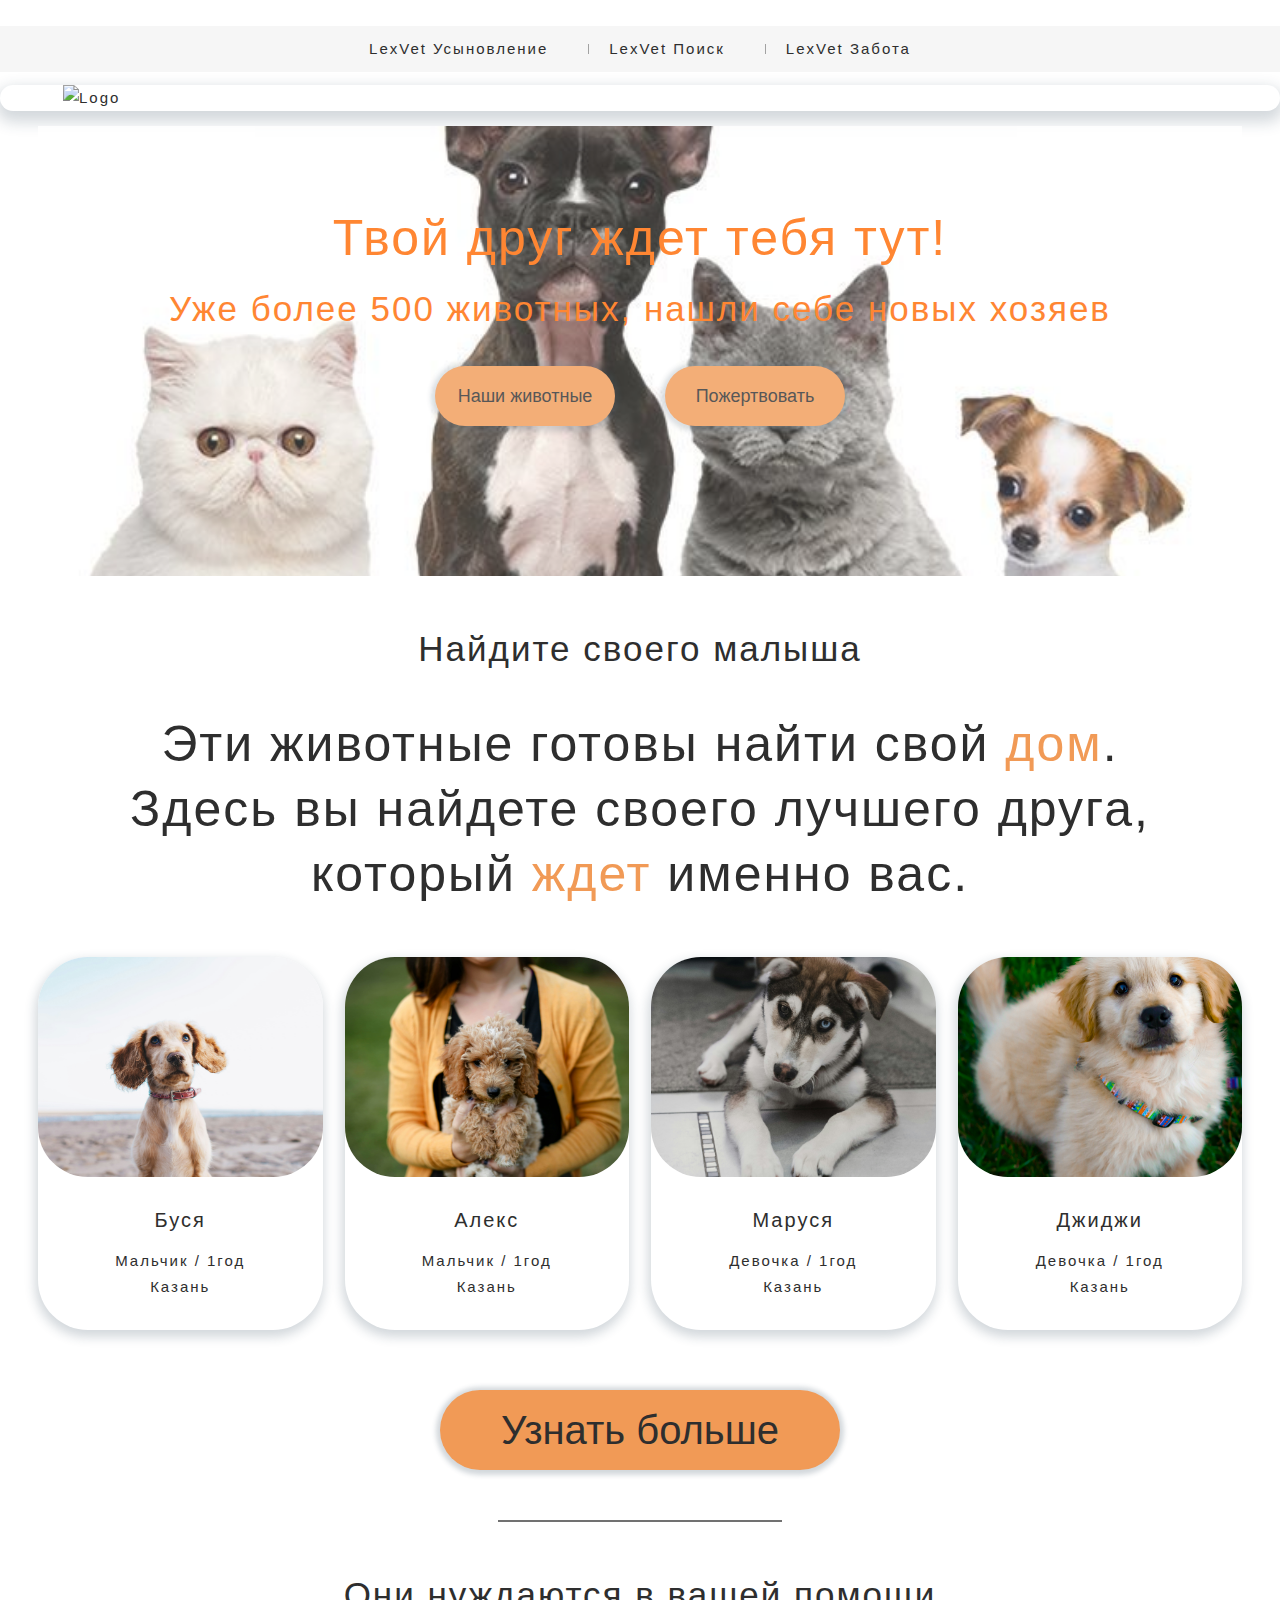
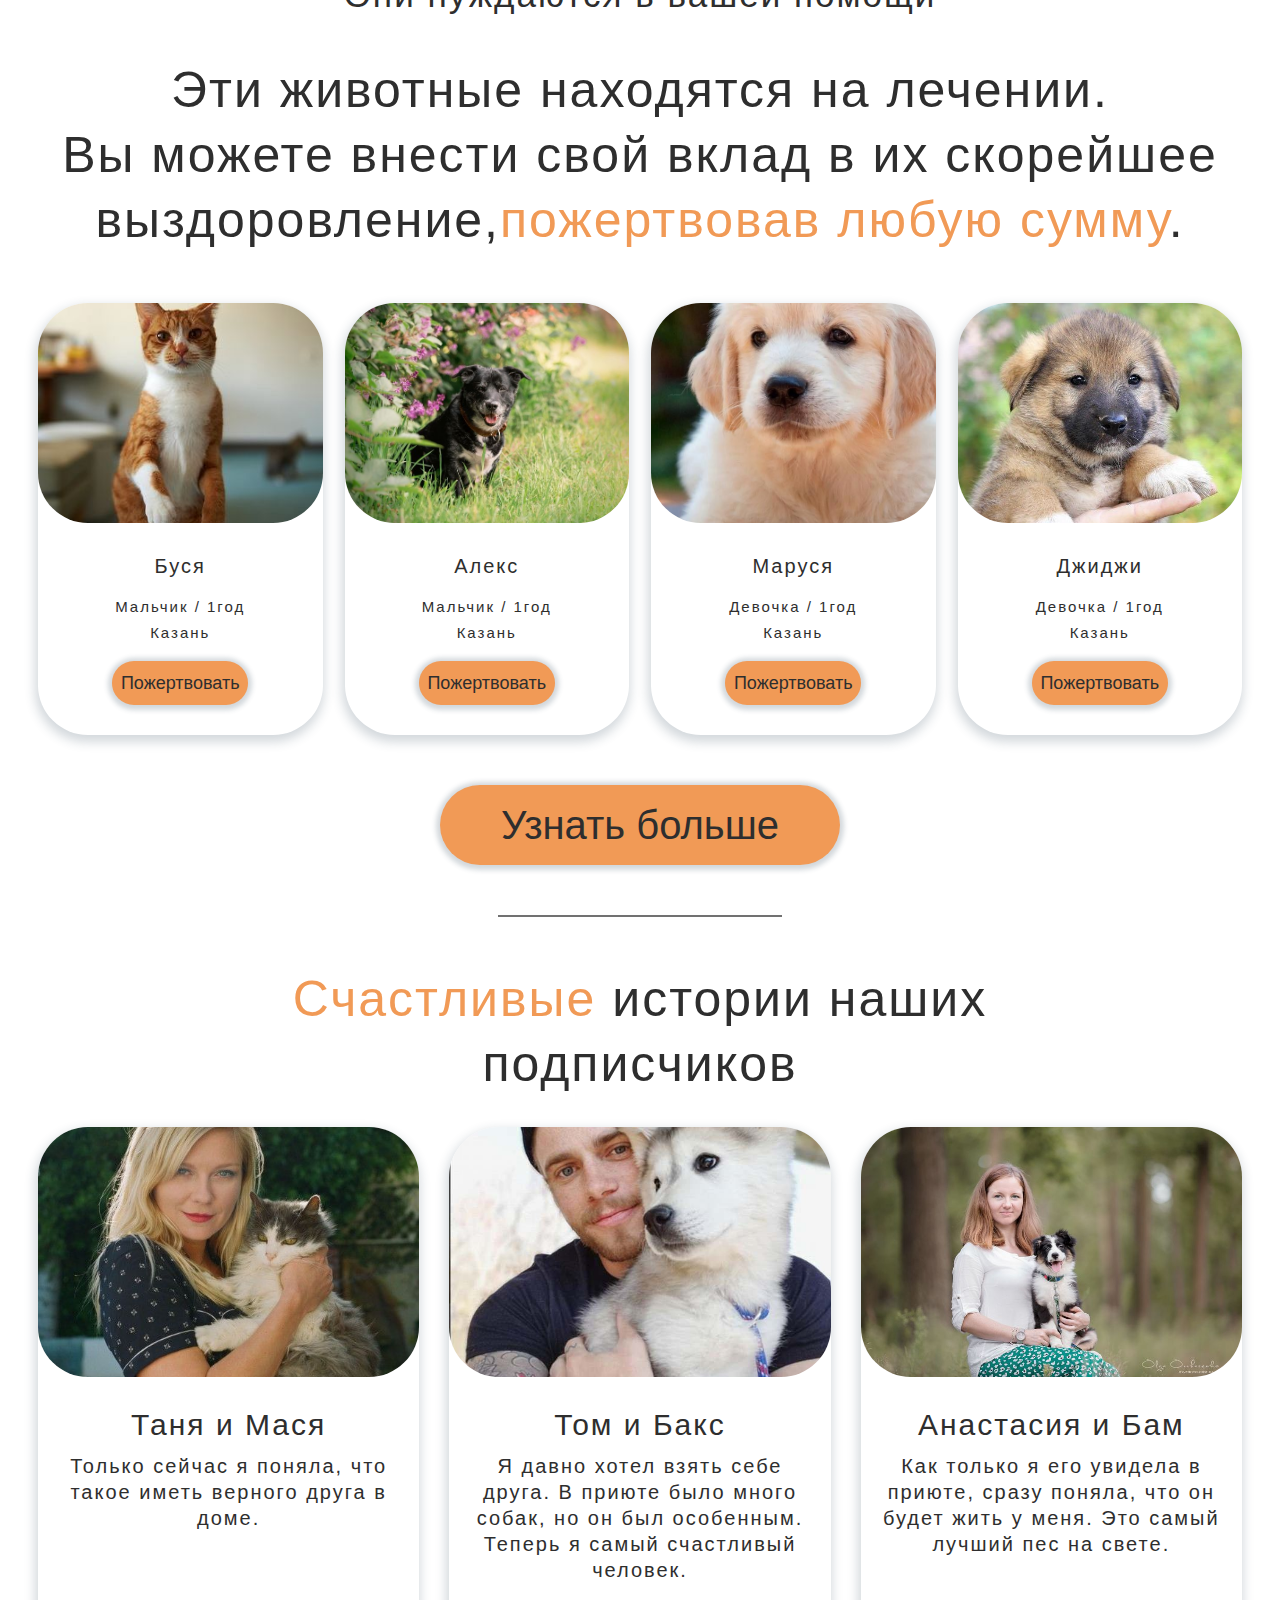
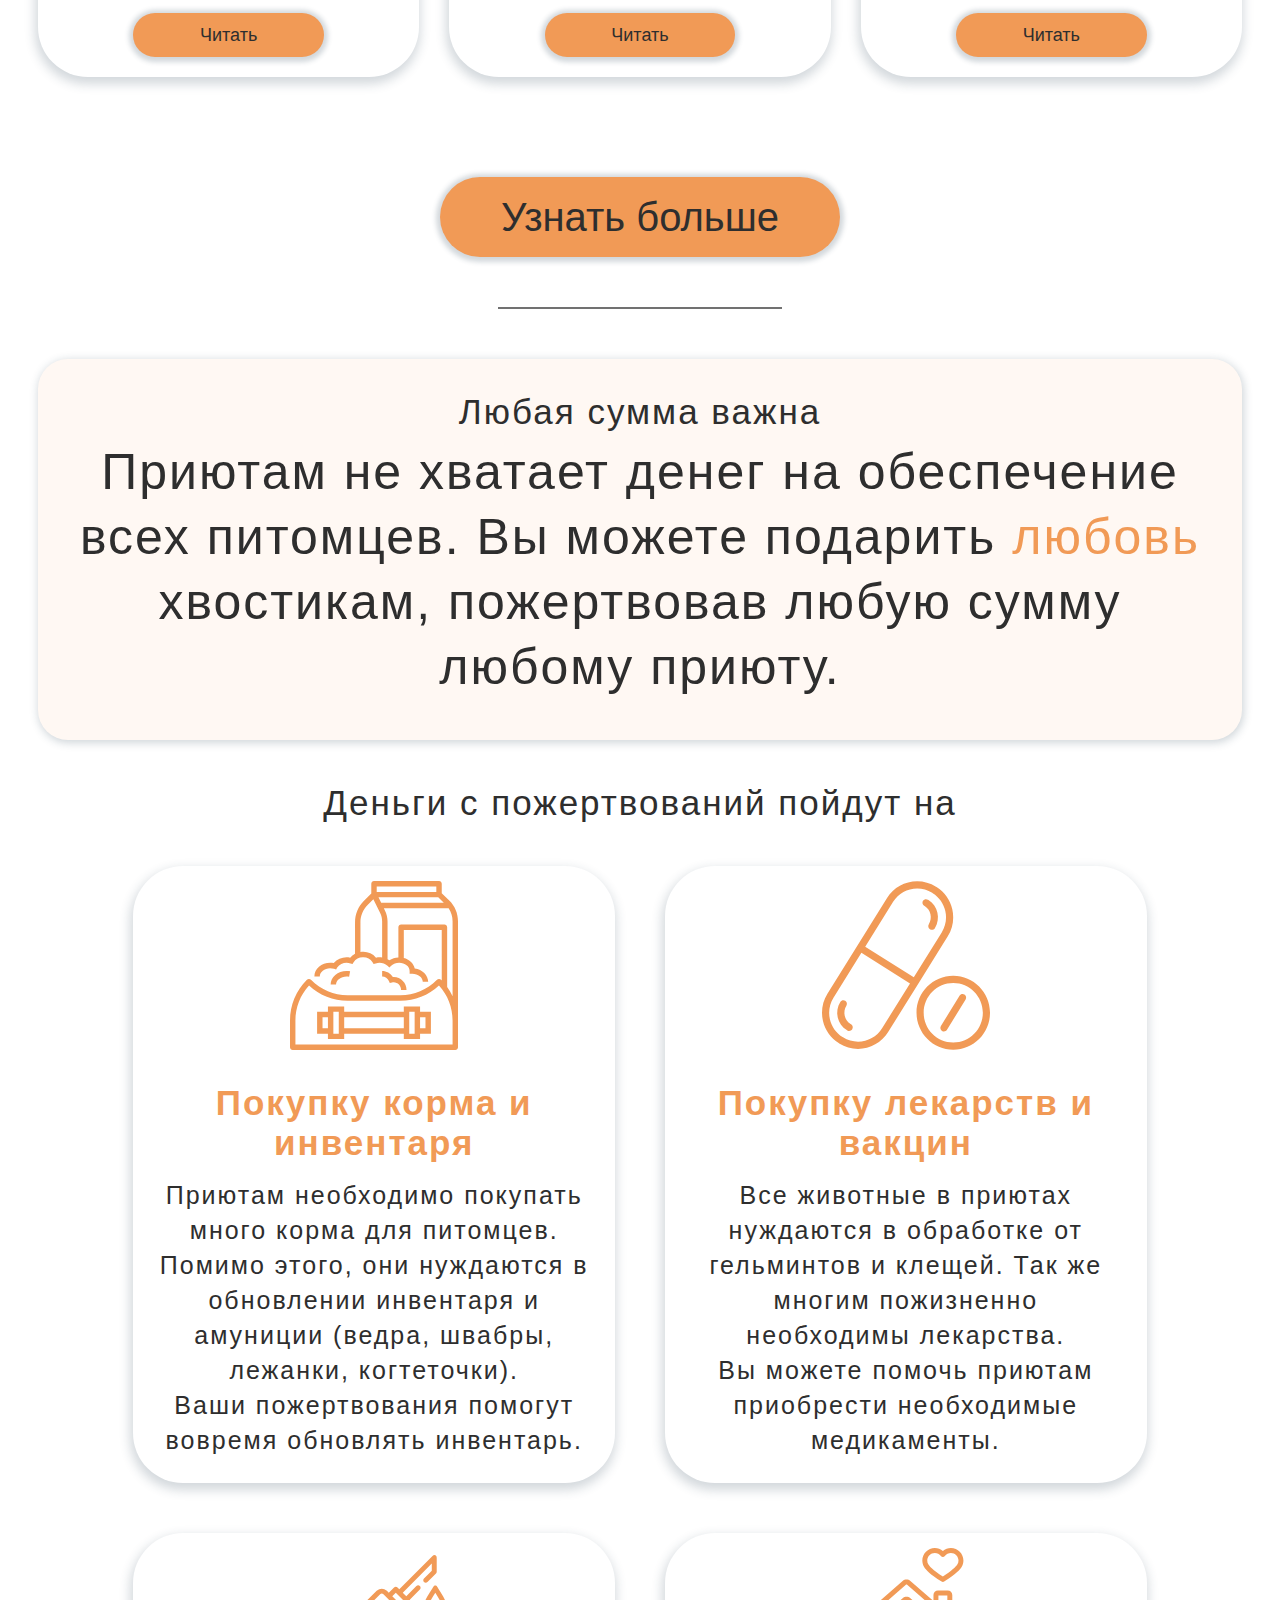
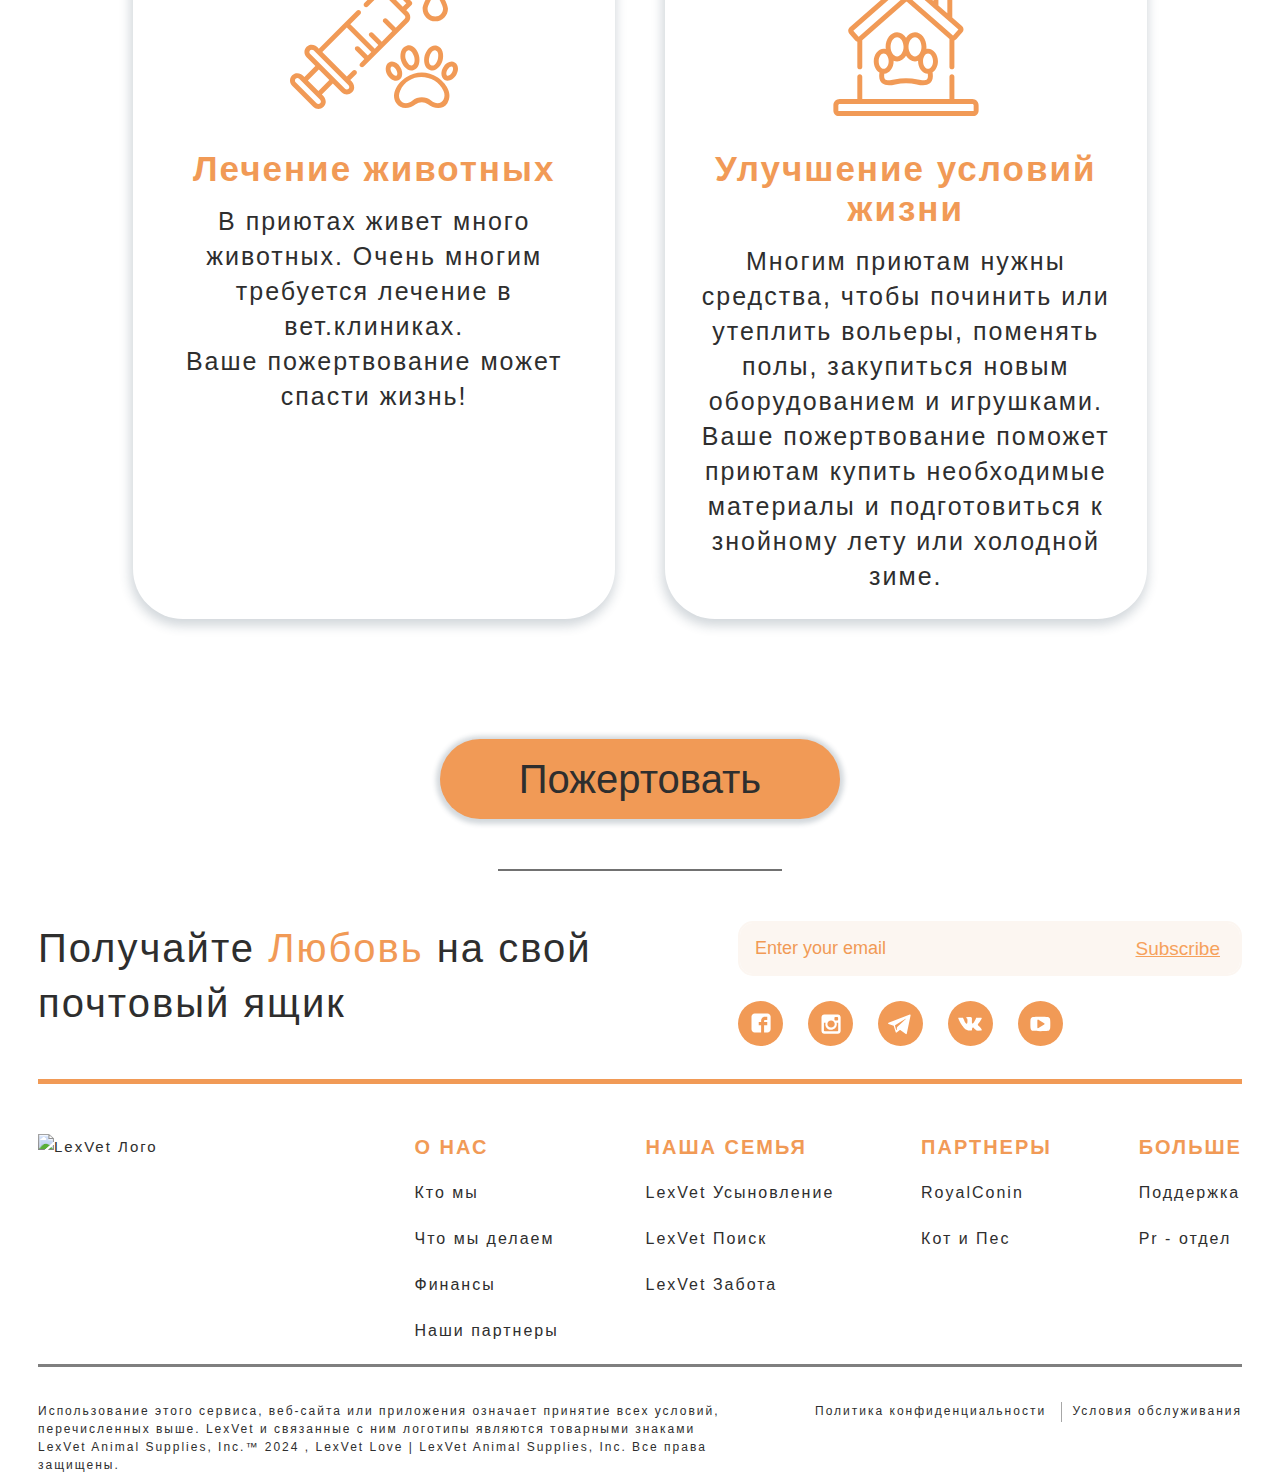
==== commit b7bafea5: "адаптивная страница №2 (Усыновление питомцев)" ====
--- a/LexVetAdopt.html
+++ b/LexVetAdopt.html
@@ -5,6 +5,9 @@
     <meta name="viewport" content="width=device-width, initial-scale=1.0" />
     <link rel="preconnect" href="https://fonts.googleapis.com" />
     <link rel="preconnect" href="https://fonts.gstatic.com" crossorigin />
+    <script src="./src/js/js-libraries/glide.min.js" charset="utf-8"></script>
+    <link rel="stylesheet" href="./src/js/js-libraries/glide.core.min.css">
+    <link rel="stylesheet" href="./src/js/js-libraries/glide.theme.min.css">
     <link
       href="https://fonts.googleapis.com/css2?family=Inter:wght@100..900&family=Khula:wght@300;400;600;700;800&display=swap"
       rel="stylesheet"
@@ -71,26 +74,31 @@
 
     <!-------------------------------------->
     <!-------------------------------------->
+    <!-- СЕКЦИЯ 1 -->
     <!-- ФОТО + ФОРМА -->
 
-    <section class="first-section">
-      <div class="first-section__container container">
+    <section class="adob-first-section">
+      <div class="adob-first-section__container container">
         <!-- <img
       src="./src/img/try3.png"
       alt="фото фона"
       class="first-section__background-img"
       /> -->
-        <div class="first-section__background-img">
-          <div class="first-section__text-wrapper">
-            <h2 class="first-section__title text-big">
+        <div class="adob-first-section__background-img">
+          <div class="adob-first-section__text-wrapper">
+            <h2 class="adob-first-section__title text-big">
               Твой друг ждет тебя тут!
             </h2>
-            <p class="first-section__text text-small">
+            <p class="adob-first-section__text text-small">
               Уже более 500 животных, нашли себе новых хозяев
             </p>
-            <div class="first-section__btns button">
-              <button class="first-section__btns-animals">Наши животные</button>
-              <button class="first-section__btns-donat">Пожертвовать</button>
+            <div class="adob-first-section__btns button">
+              <button class="adob-first-section__btns-animals">
+                Наши животные
+              </button>
+              <button class="adob-first-section__btns-donat">
+                Пожертвовать
+              </button>
             </div>
           </div>
         </div>
@@ -99,22 +107,25 @@
 
     <!-------------------------------------->
     <!-------------------------------------->
+    <!-- СЕКЦИЯ 2 -->
     <!-- ЖИВОТНЫЕ ГОТОВЫЕ К УСЫНОВЛЕНИЮ -->
 
-    <section class="second-section">
-      <div class="second-section__container container">
-        <p class="second-section__text-small text-small">
+    <section class="adob-second-section">
+      <div class="adob-second-section__container container">
+        <p class="adob-second-section__text-small text-small">
           Найдите своего малыша
         </p>
-        <p class="second-section__text-big text-big">
-          Эти животные готовы найти свой дом. Здесь вы найдет своего лучшего
-          друга, который ждет именно вас.
+        <p class="adob-second-section__text-big text-big">
+          Эти животные готовы найти свой <span class="orange-word">дом</span>.
+          <br />
+          Здесь вы найдете своего лучшего друга, <br />
+          который <span class="orange-word">ждет</span> именно вас.
         </p>
-        <hr class="secnd-section__line line" />
+        <!-- <hr class="secnd-section__line line" /> -->
         <!-- карточки с животными, готовые к усыновлению -->
-        <div class="second-section__adob-cards-box1">
+        <div class="adob-second-section__adob-cards-box1">
           <!-- карточка 1 -->
-          <div class="second-section__adob-box1-item adob-box1-item">
+          <div class="adob-second-section__adob-box1-item adob-box1-item">
             <img
               src="./src/img/adopt_sec_2_photo1.jpg"
               alt="фото питомца 1"
@@ -127,7 +138,7 @@
             <p class="adob-box1-item__pet-city text-superSmall">Казань</p>
           </div>
           <!-- карточка 2 -->
-          <div class="second-section__adob-box1-item adob-box1-item">
+          <div class="adob-second-section__adob-box1-item adob-box1-item">
             <img
               src="./src/img/adopt_sec_2_photo2.jpg"
               alt="фото питомца 1"
@@ -140,7 +151,7 @@
             <p class="adob-box1-item__pet-city text-superSmall">Казань</p>
           </div>
           <!-- карточка 3 -->
-          <div class="second-section__adob-box1-item adob-box1-item">
+          <div class="adob-second-section__adob-box1-item adob-box1-item">
             <img
               src="./src/img/adopt_sec_2_photo3.jpg"
               alt="фото питомца 1"
@@ -153,7 +164,7 @@
             <p class="adob-box1-item__pet-city text-superSmall">Казань</p>
           </div>
           <!-- карточка 4 -->
-          <div class="second-section__adob-box1-item adob-box1-item">
+          <div class="adob-second-section__adob-box1-item adob-box1-item">
             <img
               src="./src/img/adopt_sec_2_photo4.jpg"
               alt="фото питомца 1"
@@ -166,8 +177,421 @@
             <p class="adob-box1-item__pet-city text-superSmall">Казань</p>
           </div>
         </div>
-        <hr class="secnd-section__line line" />
+        <button class="adob-second-section__btn button">Узнать больше</button>
+        <hr class="adob-second-section__line line" />
+      </div>
+    </section>
+
+    <!-------------------------------------->
+    <!-------------------------------------->
+    <!-- ЖИВОТНЫЕ НУЖДАЮЩИЕСЯ В ПОМОЩИ -->
+    <section class="adob-third-section">
+      <div class="adob-third-section__container container">
+        <p class="adob-third-section__text-small text-small">
+          Они нуждаются в вашей помощи
+        </p>
+        <p class="adob-third-section__text-big text-big">
+          Эти животные находятся на лечении. <br />
+          Вы можете внести свой вклад в их скорейшее выздоровление,<span
+            class="orange-word"
+            >пожертвовав любую сумму</span
+          >.
+        </p>
+        <!-- карточки с животными, готовые к усыновлению -->
+        <div class="adob-third-section__adob-cards-box2">
+          <!-- карточка 1 -->
+          <div class="adob-third-section__adob-box2-item adob-box2-item">
+            <img
+              src="./src/img/adob_third_section_cart1.jfif"
+              alt="фото питомца 1"
+              class="adob-box2-item__img"
+            />
+            <p class="adob-box2-item__pet-name textBlack">Буся</p>
+            <p class="adob-box2-item__pet-age text-superSmall">
+              Мальчик / 1год
+            </p>
+            <p class="adob-box2-item__pet-city text-superSmall">Казань</p>
+            <button class="adob-box2-item__pet-btn button">Пожертвовать</button>
+          </div>
+          <!-- карточка 2 -->
+          <div class="adob-third-section__adob-box2-item adob-box2-item">
+            <img
+              src="./src/img/adob_third_section_cart2.jfif"
+              alt="фото питомца 2"
+              class="adob-box2-item__img"
+            />
+            <p class="adob-box2-item__pet-name textBlack">Алекс</p>
+            <p class="adob-box2-item__pet-age text-superSmall">
+              Мальчик / 1год
+            </p>
+            <p class="adob-box2-item__pet-city text-superSmall">Казань</p>
+            <button class="adob-box2-item__pet-btn button">Пожертвовать</button>
+          </div>
+          <!-- карточка 3 -->
+          <div class="adob-third-section__adob-box2-item adob-box2-item">
+            <img
+              src="./src/img/adob_third_section_cart3.jfif"
+              alt="фото питомца 3"
+              class="adob-box2-item__img"
+            />
+            <p class="adob-box2-item__pet-name textBlack">Маруся</p>
+            <p class="adob-box2-item__pet-age text-superSmall">
+              Девочка / 1год
+            </p>
+            <p class="adob-box2-item__pet-city text-superSmall">Казань</p>
+            <button class="adob-box2-item__pet-btn button">Пожертвовать</button>
+          </div>
+          <!-- карточка 4 -->
+          <div class="adob-third-section__adob-box2-item adob-box2-item">
+            <img
+              src="./src/img/adob_third_section_cart4.jfif"
+              alt="фото питомца 4"
+              class="adob-box2-item__img"
+            />
+            <p class="adob-box2-item__pet-name textBlack">Джиджи</p>
+            <p class="adob-box2-item__pet-age text-superSmall">
+              Девочка / 1год
+            </p>
+            <p class="adob-box2-item__pet-city text-superSmall">Казань</p>
+            <button class="adob-box2-item__pet-btn button">Пожертвовать</button>
+          </div>
+        </div>
+        <button class="adob-third-section__btn button">Узнать больше</button>
+        <hr class="adob-third-section__line line" />
+      </div>
+    </section>
+
+    <!-------------------------------------->
+    <!-------------------------------------->
+    <!-- СЧАСТЛИВЫЕ ИСТОРИИ ПОДПИСЧИКОВ -->
+    <section class="adob-fourth-section">
+      <div class="adob-fourth-section__container container">
+        <!-- анатология к секции -->
+        <p class="adob-fourth-section__text-big text-big">
+          <span class="orange-word">Счастливые</span> истории наших <br />
+          подписчиков
+        </p>
+        <!-- карточки описания Отзывов -->
+        <div class="adob-fourth-section__adob-cards-box3">
+          <div class="adob-fourth-section__adob-box3-item adob-box3-item">
+            <img
+              class="adob-box3-item__img"
+              src="./src/img/adob_fourth_section_card1.jfif"
+              alt="История владельца 1"
+            />
+            <p class="adob-box3-item__text-title textBlack">Таня и Мася</p>
+            <div class="adob-box3-item__wrapper-textInfo">
+              <p class="adob-box3-item__text-info textBlack">
+                Только сейчас я поняла, что такое иметь верного друга в доме.
+              </p>
+            </div>
+            <button class="adob-box3-item__btn button">Читать</button>
+          </div>
+          <!-- карточка 2 -->
+          <div class="adob-fourth-section__adob-box3-item adob-box3-item">
+            <img
+              class="adob-box3-item__img"
+              src="./src/img/adob_fourth_section_card2.jfif"
+              alt="История владельца 2"
+            />
+            <p class="adob-box3-item__text-title textBlack">Том и Бакс</p>
+            <div class="adob-box3-item__wrapper-textInfo">
+              <p class="adob-box3-item__text-info textBlack">
+                Я давно хотел взять себе друга. В приюте было много собак, но он
+                был особенным. Теперь я самый счастливый человек.
+              </p>
+            </div>
+            <button class="adob-box3-item__btn button">Читать</button>
+          </div>
+          <!-- карточка 3 -->
+          <div class="adob-fourth-section__adob-box3-item adob-box3-item">
+            <img
+              class="adob-box3-item__img"
+              src="./src/img/adob_fourth_section_card3.jfif"
+              alt="История владельца 3"
+            />
+            <p class="adob-box3-item__text-title textBlack">Анастасия и Бам</p>
+            <div class="adob-box3-item__wrapper-textInfo">
+              <p class="adob-box3-item__text-info textBlack">
+                Как только я его увидела в приюте, сразу поняла, что он будет
+                жить у меня. Это самый лучший пес на свете.
+              </p>
+            </div>
+            <button class="adob-box3-item__btn button">Читать</button>
+          </div>
+        </div>
+        <div class="adob-fourth-section__dots"></div>
+        <button class="adob-fourth-section__btn button">Узнать больше</button>
+        <hr class="adob-fourth-section__line line" />
+      </div>
+    </section>
+    <!-------------------------------------->
+    <!-------------------------------------->
+    <!-- КУДА УЙДУТ ДЕНЬГИ С ПОЖЕРТВОВАНИЙ -->
+    <section class="adob-fifth-section">
+      <div class="adob-fifth-section__container container">
+        <div class="adob-fifth-section__color-wrap">
+          <!-- анатология к секции -->
+          <p class="adob-fifth-section__text-small text-small">
+            Любая сумма важна
+          </p>
+          <!-- описание секции -->
+          <p class="adob-fifth-section__text-big text-big">
+            Приютам не хватает денег на обеспечение всех питомцев. Вы можете
+            подарить <span class="orange-word">любовь</span> хвостикам,
+            пожертвовав любую сумму любому приюту.
+          </p>
+
+        </div>
+        <p class="adob-fifth-section__text-descript text-small">
+          Деньги с пожертвований пойдут на
+        </p>
+        <!-- карточки описания способов помощи -->
+        <div class="adob-fifth-section__adob-cards-box4">
+          <!-- карточка 1 -->
+          <div
+            class="adob-fifth-section__adob-box4-item adob-box4-item icons_cards-item"
+          >
+            <img
+              src="./src/icons/adob_sec_4_icon1.svg"
+              alt="Картинка Покупка корма и инвентаря"
+              class="adob-box4-item__icon"
+            />
+            <p class="adob-box4-item__textOrange textOrange">
+              Покупку корма и инвентаря
+            </p>
+            <p class="adob-box4-item__textBlack textBlack">
+              Приютам необходимо покупать много корма для питомцев. Помимо
+              этого, они нуждаются в обновлении инвентаря и амуниции (ведра,
+              швабры, лежанки, когтеточки). <br />
+              Ваши пожертвования помогут вовремя обновлять инвентарь.
+            </p>
+          </div>
+          <!-- карточка 2 -->
+          <div
+            class="adob-fifth-section__adob-box4-item adob-box4-item icons_cards-item"
+          >
+            <img
+              src="./src/icons/adob_sec_4_icon2.svg"
+              alt="Картинка Покупка лекарств"
+              class="adob-box4-item__icon"
+            />
+            <p class="adob-box4-item__textOrange textOrange">
+              Покупку лекарств и вакцин
+            </p>
+            <p class="adob-box4-item__textBlack textBlack">
+              Все животные в приютах нуждаются в обработке от гельминтов и
+              клещей. Так же многим пожизненно необходимы лекарства. <br />
+              Вы можете помочь приютам приобрести необходимые медикаменты.
+            </p>
+          </div>
+          <!-- карточка 3 -->
+          <div
+            class="adob-fifth-section__adob-box4-item adob-box4-item icons_cards-item"
+          >
+            <img
+              src="./src/icons/adob_sec_4_icon3.svg"
+              alt="Картинка Лечение животных"
+              class="adob-box4-item__icon"
+            />
+            <p class="adob-box4-item__textOrange textOrange">
+              Лечение животных
+            </p>
+            <p class="adob-box4-item__textBlack textBlack">
+              В приютах живет много животных. Очень многим требуется лечение в
+              вет.клиниках. <br />
+              Ваше пожертвование может спасти жизнь!
+            </p>
+          </div>
+          <!-- карточка 4 -->
+          <div
+            class="adob-fifth-section__adob-box4-item adob-box4-item icons_cards-item"
+          >
+            <img
+              src="./src/icons/adob_sec_4_icon4.svg"
+              alt="Картинка улучшение условий жизни"
+              class="adob-box4-item__icon"
+            />
+            <p class="adob-box4-item__textOrange textOrange">
+              Улучшение условий жизни
+            </p>
+            <p class="adob-box4-item__textBlack textBlack">
+              Многим приютам нужны средства, чтобы починить или утеплить
+              вольеры, поменять полы, закупиться новым оборудованием и
+              игрушками. <br />
+              Ваше пожертвование поможет приютам купить необходимые материалы и
+              подготовиться к знойному лету или холодной зиме.
+            </p>
+          </div>
+        </div>
+        <button class="adob-fifth-section__btn button">Пожертовать</button>
+      </div>
+      <hr class="adob-fifth-section__line line" />
+    </section>
+    <!-------------------------------------->
+    <!-------------------------------------->
+    <!-- СЕДЬМАЯ СЕКЦИЯ Форма записи  -->
+
+    <section class="seventh-section">
+      <div class="seventh-section__container container">
+        <!-- wrapper для того чтобы flex раскинул текст и форму -->
+        <div class="seventh-section__wrapper">
+          <p class="seventh-section__text text-middle">
+            Получайте <span class="orange-word">Любовь</span> на свой<br />
+            почтовый ящик
+          </p>
+          <!-- Форма для почты -->
+          <div
+            class="seventh-section__subscription-form-container subscription-form"
+          >
+            <form
+              class="seventh-section__subscription-form subscription-form__formEmail"
+              action="#"
+              method="post"
+            >
+              <!-- Поле для строчки "Веддите эмаил" -->
+              <input
+                type="email"
+                name="userEmail"
+                placeholder="Enter your email"
+                required
+              />
+              <!-- Кнопка отправки емаила -->
+              <input type="submit" name="submit" value="Subscribe" />
+            </form>
+            <!-- Иконки соц-сетей -->
+            <ul class="seventh-section__icons-box icons-box">
+              <li class="icons-box__item">
+                <img src="./src/icons/facebook.svg" alt="facebook" />
+              </li>
+              <li class="icons-box__item">
+                <img src="./src/icons/instagramm.svg" alt="instagramm" />
+              </li>
+              <li class="icons-box__item">
+                <img src="./src/icons/telegramm.svg" alt="telegramm" />
+              </li>
+              <li class="icons-box__item">
+                <img src="./src/icons/vk.svg" alt="vk" />
+              </li>
+              <li class="icons-box__item">
+                <img src="./src/icons/youtube.svg" alt="youtube" />
+              </li>
+            </ul>
+          </div>
+        </div>
+      </div>
+    </section>
+    <!-------------------------------------->
+    <!-------------------------------------->
+    <!-- ВОСЬМАЯ СЕКЦИЯ Футтер  -->
+
+    <footer class="footer-section">
+      <div class="footer-section__container container">
+        <div class="footer-section__orangeLine"></div>
+        <!-- wrapper для того чтобы все последующие дивы можно было разделить флексом -->
+        <div class="footer-section__wrapper">
+          <div class="footer-section__fotter-item fotter-item">
+            <img
+              src="./src/icons/LOGO.svg"
+              alt="LexVet Лого"
+              class="fotter-item__logo"
+            />
+          </div>
+          <!--  -->
+          <!-- СТОЛБЕЦ 1 - О НАС -->
+          <div class="footer-section__fotter-item fotter-item">
+            <p class="fotter-item__title textOrange">О НАС</p>
+            <ul class="fotter-item__list footer-list">
+              <li class="footer-list__item">
+                <a class="footer-list__link" href="#"> Кто мы </a>
+              </li>
+              <li class="footer-list__item">
+                <a class="footer-list__link" href="#"> Что мы делаем </a>
+              </li>
+              <li class="footer-list__item">
+                <a class="footer-list__link" href="#"> Финансы </a>
+              </li>
+              <li class="footer-list__item">
+                <a class="footer-list__link" href="#"> Наши партнеры </a>
+              </li>
+            </ul>
+          </div>
+
+          <!-- СТОЛБЕЦ 2 - НАША СЕМЬЯ -->
+          <div class="footer-section__fotter-item fotter-item">
+            <p class="fotter-item__title textOrange">НАША СЕМЬЯ</p>
+            <ul class="fotter-item__list footer-list">
+              <li class="footer-list__item">
+                <a class="footer-list__link" href="#"> LexVet Усыновление </a>
+              </li>
+              <li class="footer-list__item">
+                <a class="footer-list__link" href="#"> LexVet Поиск </a>
+              </li>
+              <li class="footer-list__item">
+                <a class="footer-list__link" href="#"> LexVet Забота </a>
+              </li>
+            </ul>
+          </div>
+
+          <!-- СТОЛБЕЦ 3 - ПАРТНЕРЫ -->
+          <div class="footer-section__fotter-item fotter-item">
+            <p class="fotter-item__title textOrange">ПАРТНЕРЫ</p>
+            <ul class="fotter-item__list footer-list">
+              <li class="footer-list__item">
+                <a class="footer-list__link" href="#"> RoyalConin </a>
+              </li>
+              <li class="footer-list__item">
+                <a class="footer-list__link" href="#"> Кот и Пес </a>
+              </li>
+            </ul>
+          </div>
+
+          <!-- СТОЛБЕЦ 4 - БОЛЬШЕ -->
+          <div class="footer-section__fotter-item fotter-item">
+            <p class="fotter-item__title textOrange">БОЛЬШЕ</p>
+            <ul class="fotter-item__list footer-list">
+              <li class="footer-list__item">
+                <a class="footer-list__link" href="#"> Поддержка </a>
+              </li>
+              <li class="footer-list__item">
+                <a class="footer-list__link" href="#"> Pr - отдел </a>
+              </li>
+            </ul>
+          </div>
+        </div>
+      </div>
+    </footer>
+
+    <!-------------------------------------->
+    <!-------------------------------------->
+    <!-- ДЕВЯТАЯ СЕКЦИЯ - ПРАВА ЗАЩИЩЕНЫ  -->
+
+    <section class="ninth-section">
+      <div class="ninth-section__container container">
+        <div class="ninth-section__greyLine"></div>
+        <div class="ninth-section__wrapper">
+          <p class="ninth-section__left-text text-superSmall">
+            Использование этого сервиса, веб-сайта или приложения означает
+            принятие всех условий, перечисленных выше. LexVet и связанные с ним
+            логотипы являются товарными знаками LexVet Animal Supplies,
+            Inc.™ 2024 , LexVet Love | LexVet Animal Supplies, Inc. Все права
+            защищены.
+          </p>
+          <div class="ninth-section__right-text right-text">
+            <p class="right-text__privacyPolicy text-superSmall">
+              Политика конфиденциальности 
+            </p>
+            <div class="right-text__line demarcationLine"></div>
+
+            <p class="right-text__termsOfService text-superSmall">
+              Условия обслуживания
+            </p>
+          </div>
+        </div>
       </div>
     </section>
   </body>
 </html>
+
+  </body>
+</html>
--- a/src/css/style.css
+++ b/src/css/style.css
@@ -701,7 +701,8 @@
   max-width: 28.4rem;
   color: #2E2E2E;
   bottom: 0rem;
-  margin: 0;
+  margin: auto;
+  text-align: center;
   border: none;
   border-top: 0.2rem solid rgba(46, 46, 46, 0.6784313725);
 }
@@ -736,10 +737,10 @@
   transform: scale(1.1) rotateZ(3deg);
 }
 
-.first-section {
+.adob-first-section {
   margin-bottom: 6rem;
 }
-.first-section__container {
+.adob-first-section__container {
   max-width: 1260px;
   margin: 0 auto;
   position: relative;
@@ -747,7 +748,14 @@
   overflow: hidden;
   height: 50vh;
 }
-.first-section__background-img {
+@media (max-width: 480px) {
+  .adob-first-section__container {
+    height: auto;
+    display: flex;
+    flex-direction: column;
+  }
+}
+.adob-first-section__background-img {
   position: relative;
   width: 100%;
   height: 60rem;
@@ -758,63 +766,180 @@
   background-position: center;
   background-repeat: no-repeat;
 }
-.first-section__text-wrapper {
+@media (max-width: 480px) {
+  .adob-first-section__background-img {
+    margin-bottom: 2rem;
+    width: auto;
+  }
+}
+.adob-first-section__text-wrapper {
   display: flex;
   flex-direction: column;
   align-items: center;
   text-align: center;
 }
-.first-section__title {
+.adob-first-section__title {
   position: absolute;
   top: 8rem;
   color: #ff6800;
 }
-.first-section__text {
+.adob-first-section__text {
   position: absolute;
   top: 17rem;
   color: #ff6800;
 }
-.first-section__btns {
+@media (max-width: 480px) {
+  .adob-first-section__text {
+    line-height: 6rem;
+    font-size: 6rem;
+    width: 70%;
+  }
+}
+.adob-first-section__btns {
   position: absolute;
   display: flex;
   justify-content: space-between;
   top: 24rem;
 }
-.first-section__btns-animals {
+@media (max-width: 480px) {
+  .adob-first-section__btns {
+    flex-direction: column;
+    top: 31rem;
+  }
+}
+.adob-first-section__btns-animals {
   margin-right: 5rem;
   width: 18rem;
   height: 6rem;
 }
-.first-section__btns-donat {
+@media (max-width: 480px) {
+  .adob-first-section__btns-animals {
+    width: 35rem;
+    height: 12rem;
+    font-size: 4rem;
+    padding: 2rem 2rem;
+    margin-bottom: 2rem;
+  }
+}
+.adob-first-section__btns-donat {
   width: 18rem;
   height: 6rem;
 }
-
-.second-section__container {
+@media (max-width: 480px) {
+  .adob-first-section__btns-donat {
+    width: 35rem;
+    height: 12rem;
+    font-size: 4rem;
+    padding: 2rem 2rem;
+  }
+}
+
+.adob-second-section__container {
   text-align: center;
 }
-.second-section__text-small {
+.adob-second-section__text-small {
   margin-bottom: 5rem;
 }
-.second-section__text-big {
+@media (max-width: 767px) {
+  .adob-second-section__text-small {
+    font-size: 3rem;
+    margin-bottom: 2rem;
+  }
+}
+@media (max-width: 480px) {
+  .adob-second-section__text-small {
+    font-size: 4rem;
+    margin-bottom: 3rem;
+  }
+}
+.adob-second-section__text-big {
   margin-bottom: 5rem;
 }
-.second-section__line {
+@media (max-width: 767px) {
+  .adob-second-section__text-big {
+    font-size: 4.5rem;
+    margin-bottom: 5rem;
+  }
+}
+@media (max-width: 480px) {
+  .adob-second-section__text-big {
+    font-size: 5rem;
+  }
+}
+.adob-second-section__btn {
+  width: 40rem;
+  height: 8rem;
+  font-size: 4rem;
   margin-bottom: 5rem;
 }
-.second-section__adob-cards-box1 {
+.adob-second-section__btn:focus, .adob-second-section__btn:hover {
+  font-size: 4rem;
+}
+@media (max-width: 480px) {
+  .adob-second-section__btn {
+    width: 30%;
+    height: 9rem;
+    padding: 3rem;
+  }
+  .adob-second-section__btn:focus, .adob-second-section__btn:hover {
+    width: 30%;
+    height: 9rem;
+    padding: 3rem;
+    font-size: 3.6rem;
+  }
+}
+@media (max-width: 375px) {
+  .adob-second-section__btn {
+    width: 40%;
+    height: 9rem;
+    padding: 3rem;
+  }
+  .adob-second-section__btn:focus, .adob-second-section__btn:hover {
+    width: 40%;
+    height: 9rem;
+    padding: 3rem;
+    font-size: 3.6rem;
+  }
+}
+.adob-second-section__line {
+  margin-bottom: 6rem;
+}
+@media (max-width: 767px) {
+  .adob-second-section__line {
+    margin-bottom: 7rem;
+  }
+}
+.adob-second-section__adob-cards-box1 {
   display: flex;
   flex-direction: row;
-}
-.second-section__adob-box1-item {
+  margin-bottom: 6rem;
+}
+@media (max-width: 480px) {
+  .adob-second-section__adob-cards-box1 {
+    display: grid;
+    grid-template-columns: 40% 40%;
+    justify-content: center;
+    grid-column-gap: 5rem;
+    grid-row-gap: 5rem;
+  }
+}
+.adob-second-section__adob-box1-item {
   margin-right: 2.2rem;
 }
-.second-section__adob-box1-item:last-child {
+.adob-second-section__adob-box1-item:last-child {
   margin-right: 0;
 }
+.adob-second-section__adob-box1-item:hover {
+  transform: scale(1.1) rotateZ(2deg);
+}
+@media (max-width: 480px) {
+  .adob-second-section__adob-box1-item {
+    margin-right: 0;
+    width: 80%;
+  }
+}
 
 .adob-box1-item {
-  margin-bottom: 5rem;
   position: relative;
   width: 37rem;
   box-shadow: -0.1rem 0.5rem 1.1rem 0.2rem rgba(34, 60, 80, 0.2);
@@ -825,6 +950,12 @@
   flex: 1;
   align-items: center;
 }
+@media (max-width: 480px) {
+  .adob-box1-item {
+    width: 100%;
+    margin-bottom: 0;
+  }
+}
 .adob-box1-item__img {
   width: 100%;
   margin-bottom: 3rem;
@@ -833,11 +964,592 @@
   -o-object-fit: cover;
      object-fit: cover;
 }
+@media (max-width: 480px) {
+  .adob-box1-item__img {
+    height: 120px;
+    margin-bottom: 5rem;
+  }
+}
 .adob-box1-item__pet-name {
   margin-bottom: 1.5rem;
 }
+@media (max-width: 480px) {
+  .adob-box1-item__pet-name {
+    font-size: 4rem;
+    margin-bottom: 2.5rem;
+  }
+}
+@media (max-width: 480px) {
+  .adob-box1-item__pet-age {
+    font-size: 3.5rem;
+    margin-bottom: 2rem;
+  }
+}
 .adob-box1-item__pet-city {
   margin-bottom: 3rem;
+}
+@media (max-width: 480px) {
+  .adob-box1-item__pet-city {
+    font-size: 3.5rem;
+  }
+}
+
+.adob-third-section__container {
+  text-align: center;
+}
+.adob-third-section__text-small {
+  margin-bottom: 5rem;
+}
+@media (max-width: 767px) {
+  .adob-third-section__text-small {
+    font-size: 3rem;
+    margin-bottom: 2rem;
+  }
+}
+@media (max-width: 480px) {
+  .adob-third-section__text-small {
+    font-size: 4rem;
+    margin-bottom: 3rem;
+  }
+}
+.adob-third-section__text-big {
+  margin-bottom: 5rem;
+}
+@media (max-width: 767px) {
+  .adob-third-section__text-big {
+    font-size: 4.5rem;
+  }
+}
+@media (max-width: 480px) {
+  .adob-third-section__text-big {
+    font-size: 5rem;
+  }
+}
+.adob-third-section__btn {
+  width: 40rem;
+  height: 8rem;
+  font-size: 4rem;
+  margin-bottom: 5rem;
+}
+.adob-third-section__btn:focus, .adob-third-section__btn:hover {
+  font-size: 4rem;
+}
+@media (max-width: 480px) {
+  .adob-third-section__btn {
+    width: 30%;
+    height: 9rem;
+    padding: 3rem;
+  }
+  .adob-third-section__btn:focus, .adob-third-section__btn:hover {
+    width: 30%;
+    height: 9rem;
+    padding: 3rem;
+    font-size: 3.6rem;
+  }
+}
+@media (max-width: 375px) {
+  .adob-third-section__btn {
+    width: 40%;
+    height: 9rem;
+    padding: 3rem;
+  }
+  .adob-third-section__btn:focus, .adob-third-section__btn:hover {
+    width: 40%;
+    height: 9rem;
+    padding: 3rem;
+    font-size: 3.6rem;
+  }
+}
+.adob-third-section__line {
+  margin-bottom: 5rem;
+}
+@media (max-width: 767px) {
+  .adob-third-section__line {
+    margin-bottom: 7rem;
+  }
+}
+.adob-third-section__adob-cards-box2 {
+  display: flex;
+  flex-direction: row;
+  margin-bottom: 5rem;
+}
+@media (max-width: 480px) {
+  .adob-third-section__adob-cards-box2 {
+    display: grid;
+    grid-template-columns: 40% 40%;
+    justify-content: center;
+    grid-column-gap: 5rem;
+    grid-row-gap: 5rem;
+    margin-bottom: 5rem;
+  }
+}
+.adob-third-section__adob-box2-item {
+  margin-right: 2.2rem;
+}
+.adob-third-section__adob-box2-item:last-child {
+  margin-right: 0;
+}
+.adob-third-section__adob-box2-item:hover {
+  transform: scale(1.1) rotateZ(2deg);
+}
+@media (max-width: 480px) {
+  .adob-third-section__adob-box2-item {
+    margin-right: 0;
+    width: 80%;
+  }
+}
+
+.adob-box2-item {
+  position: relative;
+  width: 37rem;
+  box-shadow: -0.1rem 0.5rem 1.1rem 0.2rem rgba(34, 60, 80, 0.2);
+  border-radius: 5rem;
+  display: flex;
+  flex-direction: column;
+  justify-content: space-between;
+  flex: 1;
+  align-items: center;
+}
+@media (max-width: 480px) {
+  .adob-box2-item {
+    width: 100%;
+    margin-bottom: 0;
+  }
+}
+.adob-box2-item__img {
+  width: 100%;
+  margin-bottom: 3rem;
+  border-radius: 5rem;
+  height: 220px;
+  -o-object-fit: cover;
+     object-fit: cover;
+}
+@media (max-width: 480px) {
+  .adob-box2-item__img {
+    height: 120px;
+    margin-bottom: 5rem;
+  }
+}
+.adob-box2-item__pet-name {
+  margin-bottom: 1.5rem;
+}
+@media (max-width: 480px) {
+  .adob-box2-item__pet-name {
+    font-size: 4rem;
+    margin-bottom: 2.5rem;
+  }
+}
+@media (max-width: 480px) {
+  .adob-box2-item__pet-age {
+    font-size: 3.5rem;
+    margin-bottom: 2rem;
+  }
+}
+.adob-box2-item__pet-city {
+  margin-bottom: 1.5rem;
+}
+@media (max-width: 480px) {
+  .adob-box2-item__pet-city {
+    font-size: 3.5rem;
+    margin-bottom: 4rem;
+  }
+}
+.adob-box2-item__pet-btn {
+  margin-bottom: 3rem;
+}
+.adob-box2-item__pet-btn:focus, .adob-box2-item__pet-btn:hover {
+  padding: 0 0.2rem;
+  width: 15.5rem;
+}
+@media (max-width: 480px) {
+  .adob-box2-item__pet-btn {
+    font-size: 4rem;
+    height: 10rem;
+    width: 60%;
+    margin-bottom: 5rem;
+  }
+  .adob-box2-item__pet-btn:focus, .adob-box2-item__pet-btn:hover {
+    padding: 0 0.2rem;
+    width: 70%;
+    height: 10rem;
+    padding: 2rem;
+    font-size: 4rem;
+  }
+}
+@media (max-width: 375px) {
+  .adob-box2-item__pet-btn {
+    font-size: 3.5rem;
+    height: 9rem;
+    width: 65%;
+    margin-bottom: 5rem;
+  }
+  .adob-box2-item__pet-btn:focus, .adob-box2-item__pet-btn:hover {
+    padding: 0 0.2rem;
+    width: 75%;
+    height: 9rem;
+    padding: 2rem;
+    font-size: 3.5rem;
+  }
+}
+
+.adob-fourth-section__container {
+  position: relative;
+  text-align: center;
+}
+.adob-fourth-section__text-small {
+  margin-bottom: 3rem;
+}
+@media (max-width: 767px) {
+  .adob-fourth-section__text-small {
+    font-size: 3rem;
+    margin-bottom: 2rem;
+  }
+}
+@media (max-width: 767px) {
+  .adob-fourth-section__text-small {
+    font-size: 3rem;
+    margin-bottom: 2rem;
+  }
+}
+.adob-fourth-section__text-big {
+  margin-bottom: 3rem;
+}
+@media (max-width: 767px) {
+  .adob-fourth-section__text-big {
+    font-size: 4.5rem;
+  }
+}
+@media (max-width: 480px) {
+  .adob-fourth-section__text-big {
+    font-size: 5rem;
+  }
+}
+.adob-fourth-section__adob-cards-box3 {
+  display: flex;
+  flex-direction: row;
+  margin-bottom: 5rem;
+}
+@media (max-width: 480px) {
+  .adob-fourth-section__adob-cards-box3 {
+    display: grid;
+    grid-template-columns: 40% 40%;
+    justify-content: center;
+    grid-column-gap: 5rem;
+    grid-row-gap: 5rem;
+  }
+}
+.adob-fourth-section__adob-box3-item {
+  margin-right: 3rem;
+}
+.adob-fourth-section__adob-box3-item:last-child {
+  margin-right: 0;
+}
+@media (max-width: 480px) {
+  .adob-fourth-section__adob-box3-item {
+    margin-right: 0;
+    width: 80%;
+  }
+}
+.adob-fourth-section__line {
+  margin-bottom: 5rem;
+}
+@media (max-width: 767px) {
+  .adob-fourth-section__line {
+    margin-bottom: 7rem;
+  }
+}
+.adob-fourth-section__btn {
+  width: 40rem;
+  height: 8rem;
+  font-size: 4rem;
+  margin-bottom: 5rem;
+}
+.adob-fourth-section__btn:focus, .adob-fourth-section__btn:hover {
+  font-size: 4rem;
+}
+@media (max-width: 480px) {
+  .adob-fourth-section__btn {
+    width: 30%;
+    height: 9rem;
+    padding: 3rem;
+  }
+  .adob-fourth-section__btn:focus, .adob-fourth-section__btn:hover {
+    width: 30%;
+    height: 9rem;
+    padding: 3rem;
+    font-size: 3.6rem;
+  }
+}
+@media (max-width: 375px) {
+  .adob-fourth-section__btn {
+    width: 40%;
+    height: 9rem;
+    padding: 3rem;
+  }
+  .adob-fourth-section__btn:focus, .adob-fourth-section__btn:hover {
+    width: 40%;
+    height: 9rem;
+    padding: 3rem;
+    font-size: 3.6rem;
+  }
+}
+
+.adob-box3-item {
+  position: relative;
+  width: 37rem;
+  box-shadow: -0.1rem 0.5rem 1.1rem 0.2rem rgba(34, 60, 80, 0.2);
+  border-radius: 5rem;
+  display: flex;
+  flex-direction: column;
+  justify-content: space-between;
+  flex: 1;
+  align-items: center;
+  margin-bottom: 5rem;
+}
+@media (max-width: 480px) {
+  .adob-box3-item {
+    width: 100%;
+    margin-bottom: 0;
+  }
+}
+.adob-box3-item__left-arrow {
+  margin-right: 1.3rem;
+}
+.adob-box3-item__right-arrow {
+  margin-left: 1.3rem;
+}
+.adob-box3-item__img {
+  margin-bottom: 3.5rem;
+  border-radius: 5rem;
+  width: 100%;
+  height: 25rem;
+  -o-object-fit: cover;
+     object-fit: cover;
+}
+.adob-box3-item__img:hover {
+  transform: scale(1.1) rotateZ(2deg);
+}
+@media (max-width: 480px) {
+  .adob-box3-item__img {
+    height: 120px;
+    margin-bottom: 5rem;
+  }
+}
+.adob-box3-item__text-title {
+  font-size: 3rem;
+  margin-bottom: 1.5rem;
+}
+@media (max-width: 480px) {
+  .adob-box3-item__text-title {
+    font-size: 4.5rem;
+    margin-bottom: 2.5rem;
+  }
+}
+.adob-box3-item__wrapper-textInfo {
+  max-height: 15rem;
+  overflow: hidden;
+  margin-bottom: 3rem;
+}
+@media (max-width: 480px) {
+  .adob-box3-item__wrapper-textInfo {
+    margin-bottom: 5rem;
+  }
+}
+.adob-box3-item__text-info {
+  padding: 0rem 2rem;
+}
+@media (max-width: 480px) {
+  .adob-box3-item__text-info {
+    font-size: 3.5rem;
+    margin-bottom: 2rem;
+    line-height: 4.5rem;
+  }
+}
+.adob-box3-item__btn {
+  margin-bottom: 2rem;
+  margin-top: auto;
+  width: 50%;
+}
+@media (max-width: 480px) {
+  .adob-box3-item__btn {
+    width: 55%;
+    height: 9rem;
+    padding: 3rem;
+    margin-bottom: 5rem;
+  }
+  .adob-box3-item__btn:focus, .adob-box3-item__btn:hover {
+    width: 60%;
+    height: 9rem;
+    padding: 3rem;
+    font-size: 3.6rem;
+  }
+}
+
+.adob-fifth-section__container {
+  position: relative;
+  text-align: center;
+}
+.adob-fifth-section__color-wrap {
+  background-color: #FFF8F3;
+  border-radius: 3rem;
+  box-shadow: 0.1rem 0.2rem 0.8rem 0.1rem rgba(34, 60, 80, 0.21);
+  padding: 4rem 4rem;
+  margin-bottom: 5rem;
+}
+@media (max-width: 480px) {
+  .adob-fifth-section__color-wrap {
+    margin-bottom: 7rem;
+    padding-top: 6rem;
+  }
+}
+.adob-fifth-section__text-small {
+  margin-bottom: 1.5rem;
+}
+@media (max-width: 767px) {
+  .adob-fifth-section__text-small {
+    font-size: 3rem;
+    margin-bottom: 2rem;
+  }
+}
+@media (max-width: 480px) {
+  .adob-fifth-section__text-small {
+    font-size: 4rem;
+    margin-bottom: 3rem;
+  }
+}
+@media (max-width: 767px) {
+  .adob-fifth-section__text-big {
+    font-size: 4rem;
+    line-height: 5.6rem;
+  }
+}
+@media (max-width: 480px) {
+  .adob-fifth-section__text-big {
+    font-size: 5rem;
+    line-height: 6.5rem;
+  }
+}
+.adob-fifth-section__text-descript {
+  margin-bottom: 5rem;
+}
+@media (max-width: 767px) {
+  .adob-fifth-section__text-descript {
+    font-size: 3rem;
+    margin-bottom: 4rem;
+  }
+}
+@media (max-width: 480px) {
+  .adob-fifth-section__text-descript {
+    font-size: 4rem;
+    margin-bottom: 5rem;
+  }
+}
+.adob-fifth-section__line {
+  margin-bottom: 5rem;
+}
+@media (max-width: 767px) {
+  .adob-fifth-section__line {
+    margin-bottom: 7rem;
+  }
+}
+.adob-fifth-section__btn {
+  width: 40rem;
+  height: 8rem;
+  font-size: 4rem;
+  margin-bottom: 5rem;
+}
+.adob-fifth-section__btn:focus, .adob-fifth-section__btn:hover {
+  font-size: 4rem;
+}
+@media (max-width: 480px) {
+  .adob-fifth-section__btn {
+    width: 30%;
+    height: 9rem;
+    padding: 3rem;
+  }
+  .adob-fifth-section__btn:focus, .adob-fifth-section__btn:hover {
+    width: 30%;
+    height: 9rem;
+    padding: 3rem;
+    font-size: 3.6rem;
+  }
+}
+@media (max-width: 375px) {
+  .adob-fifth-section__btn {
+    width: 30%;
+    height: 9rem;
+    padding: 3rem;
+  }
+  .adob-fifth-section__btn:focus, .adob-fifth-section__btn:hover {
+    width: 40%;
+    height: 9rem;
+    padding: 3rem;
+    font-size: 3.6rem;
+  }
+}
+.adob-fifth-section__adob-cards-box4 {
+  display: grid;
+  grid-template-columns: 40% 40%;
+  justify-content: center;
+  grid-column-gap: 5rem;
+  grid-row-gap: 5rem;
+  margin-bottom: 12rem;
+}
+@media (max-width: 480px) {
+  .adob-fifth-section__adob-box4-item {
+    margin-right: 0;
+    width: 80%;
+  }
+}
+
+@media (max-width: 480px) {
+  .adob-box4-item {
+    width: 60rem;
+  }
+}
+.adob-box4-item__icon {
+  width: 35%;
+  margin-bottom: 2.5rem;
+}
+.adob-box4-item__icon:hover {
+  transform: scale(1.1) rotateZ(3deg);
+}
+@media (max-width: 480px) {
+  .adob-box4-item__icon {
+    width: 30%;
+    margin-bottom: 3rem;
+  }
+}
+.adob-box4-item__textOrange {
+  margin-bottom: 1.5rem;
+  font-size: 3.5rem;
+  padding: 0 1rem;
+  line-height: 4rem;
+}
+@media (max-width: 480px) {
+  .adob-box4-item__textOrange {
+    font-size: 4.5rem;
+    padding: 0 2rem;
+    margin-bottom: 2rem;
+  }
+}
+.adob-box4-item__textBlack {
+  font-size: 2.5rem;
+  padding: 0 2.5rem;
+  line-height: 3.5rem;
+  margin-bottom: 2.5rem;
+}
+@media (max-width: 480px) {
+  .adob-box4-item__textBlack {
+    font-size: 4rem;
+    line-height: 5rem;
+    padding: 0 3rem;
+  }
+}
+
+.icons_cards-item {
+  height: auto;
+  width: 100%;
 }
 
 .firstNav__container {
@@ -1079,28 +1791,6 @@
   font-size: 1.4rem;
 }
 
-@media (max-width: 1240px) {
-  .main-section {
-    height: 75vh;
-  }
-}
-@media (max-width: 992px) {
-  .main-section {
-    height: 55vh;
-  }
-}
-@media (max-width: 767px) {
-  .main-section {
-    height: 46vh;
-  }
-}
-@media (max-width: 480px) {
-  .main-section {
-    height: 48vh;
-    padding: 2rem;
-    background-color: #857263;
-  }
-}
 @media (max-width: 480px) {
   .main-section__container {
     display: flex;
@@ -1128,7 +1818,7 @@
 }
 @media (max-width: 375px) {
   .left-wrapper {
-    width: 90%;
+    width: 80%;
   }
 }
 .left-wrapper__img {
@@ -1137,14 +1827,14 @@
 }
 @media (max-width: 480px) {
   .left-wrapper__img {
-    width: 100%;
-    opacity: 0.65;
+    width: 80%;
+    opacity: 0.35;
   }
 }
 @media (max-width: 375px) {
   .left-wrapper__img {
-    width: 100%;
-    opacity: 0.65;
+    width: 80%;
+    opacity: 0.35;
   }
 }
 
@@ -1172,14 +1862,13 @@
 @media (max-width: 480px) {
   .right-wrapper {
     width: 100%;
-    position: relative;
     text-align: center;
+    align-items: center;
   }
 }
 @media (max-width: 375px) {
   .right-wrapper {
     width: 100%;
-    position: relative;
     text-align: center;
   }
 }
@@ -1217,20 +1906,19 @@
 }
 @media (max-width: 480px) {
   .right-wrapper__title {
-    font-size: 7.8rem;
-    top: -92rem;
-    color: white;
+    font-size: 5.8rem;
     text-align: center;
     position: relative;
     font-weight: 700;
     margin-bottom: 2rem;
-    line-height: 9rem;
+    line-height: 7rem;
+    margin-top: 5rem;
   }
 }
 @media (max-width: 375px) {
   .right-wrapper__title {
-    font-size: 7rem;
-    line-height: 8rem;
+    font-size: 6rem;
+    line-height: 7rem;
   }
 }
 .right-wrapper__text {
@@ -1264,47 +1952,20 @@
 }
 @media (max-width: 480px) {
   .right-wrapper__text {
-    font-size: 6rem;
-    line-height: 7rem;
-    padding: 0 4rem;
+    font-size: 4.5rem;
+    line-height: 5rem;
+    padding: 0 10rem;
     text-align: center;
-    color: white;
     position: relative;
-    top: -92rem;
   }
 }
 @media (max-width: 375px) {
   .right-wrapper__text {
-    font-size: 5rem;
-    line-height: 6rem;
-  }
-}
-
-@media (max-width: 1240px) {
-  .secnd-section {
-    height: 70vh;
-  }
-}
-@media (max-width: 992px) {
-  .secnd-section {
-    height: 53vh;
-  }
-}
-@media (max-width: 767px) {
-  .secnd-section {
-    height: 45vh;
-  }
-}
-@media (max-width: 480px) {
-  .secnd-section {
-    height: auto;
-  }
-}
-@media (max-width: 375px) {
-  .secnd-section {
-    height: auto;
-  }
-}
+    font-size: 4rem;
+    line-height: 5rem;
+  }
+}
+
 .secnd-section__container {
   position: relative;
   display: flex;
@@ -1408,31 +2069,6 @@
   }
 }
 
-@media (max-width: 1240px) {
-  .third-section {
-    height: 103vh;
-  }
-}
-@media (max-width: 992px) {
-  .third-section {
-    height: 100vh;
-  }
-}
-@media (max-width: 767px) {
-  .third-section {
-    height: 80vh;
-  }
-}
-@media (max-width: 480px) {
-  .third-section {
-    height: auto;
-  }
-}
-@media (max-width: 375px) {
-  .third-section {
-    height: auto;
-  }
-}
 .third-section__container {
   position: relative;
   text-align: center;
@@ -1599,31 +2235,6 @@
   }
 }
 
-@media (max-width: 1240px) {
-  .fourth-section {
-    height: 142vh;
-  }
-}
-@media (max-width: 992px) {
-  .fourth-section {
-    height: 140vh;
-  }
-}
-@media (max-width: 767px) {
-  .fourth-section {
-    height: 108vh;
-  }
-}
-@media (max-width: 480px) {
-  .fourth-section {
-    height: auto;
-  }
-}
-@media (max-width: 375px) {
-  .fourth-section {
-    height: auto;
-  }
-}
 .fourth-section__container {
   position: relative;
   text-align: center;
@@ -1734,6 +2345,9 @@
   margin-bottom: 1rem;
   width: 100%;
 }
+.box2-item__img:hover {
+  transform: scale(1) rotateZ(2deg);
+}
 @media (max-width: 480px) {
   .box2-item__img {
     margin-bottom: 4rem;
@@ -1868,26 +2482,6 @@
   }
 }
 
-@media (max-width: 1240px) {
-  .fifth-section {
-    height: 73vh;
-  }
-}
-@media (max-width: 992px) {
-  .fifth-section {
-    height: 75vh;
-  }
-}
-@media (max-width: 767px) {
-  .fifth-section {
-    height: 52vh;
-  }
-}
-@media (max-width: 480px) {
-  .fifth-section {
-    height: auto;
-  }
-}
 .fifth-section__container {
   padding: 4rem;
   position: relative;
@@ -1988,26 +2582,6 @@
   }
 }
 
-@media (max-width: 1240px) {
-  .sixth-section {
-    height: 130vh;
-  }
-}
-@media (max-width: 992px) {
-  .sixth-section {
-    height: 120vh;
-  }
-}
-@media (max-width: 767px) {
-  .sixth-section {
-    height: 95vh;
-  }
-}
-@media (max-width: 480px) {
-  .sixth-section {
-    height: auto;
-  }
-}
 .sixth-section__container {
   position: relative;
   text-align: center;
@@ -2088,6 +2662,9 @@
   border-radius: 5rem;
   width: 100%;
 }
+.box4-item__img:hover {
+  transform: scale(1) rotateZ(2deg);
+}
 @media (max-width: 480px) {
   .box4-item__img {
     margin-bottom: 6rem;
@@ -2164,26 +2741,6 @@
   }
 }
 
-@media (max-width: 1240px) {
-  .seventh-section {
-    height: 22vh;
-  }
-}
-@media (max-width: 992px) {
-  .seventh-section {
-    height: 25vh;
-  }
-}
-@media (max-width: 767px) {
-  .seventh-section {
-    height: 18vh;
-  }
-}
-@media (max-width: 480px) {
-  .seventh-section {
-    height: auto;
-  }
-}
 .seventh-section__container {
   position: relative;
   text-align: center;
@@ -2232,26 +2789,6 @@
   flex-direction: row;
 }
 
-@media (max-width: 1240px) {
-  .footer-section {
-    height: 43vh;
-  }
-}
-@media (max-width: 767px) {
-  .footer-section {
-    height: 30vh;
-  }
-}
-@media (max-width: 767px) {
-  .footer-section {
-    height: 28vh;
-  }
-}
-@media (max-width: 480px) {
-  .footer-section {
-    height: auto;
-  }
-}
 .footer-section__container {
   position: relative;
   text-align: left;
@@ -2351,16 +2888,6 @@
   }
 }
 
-@media (max-width: 1240px) {
-  .ninth-section {
-    height: 25vh;
-  }
-}
-@media (max-width: 480px) {
-  .ninth-section {
-    height: auto;
-  }
-}
 .ninth-section__container {
   position: relative;
   text-align: left;
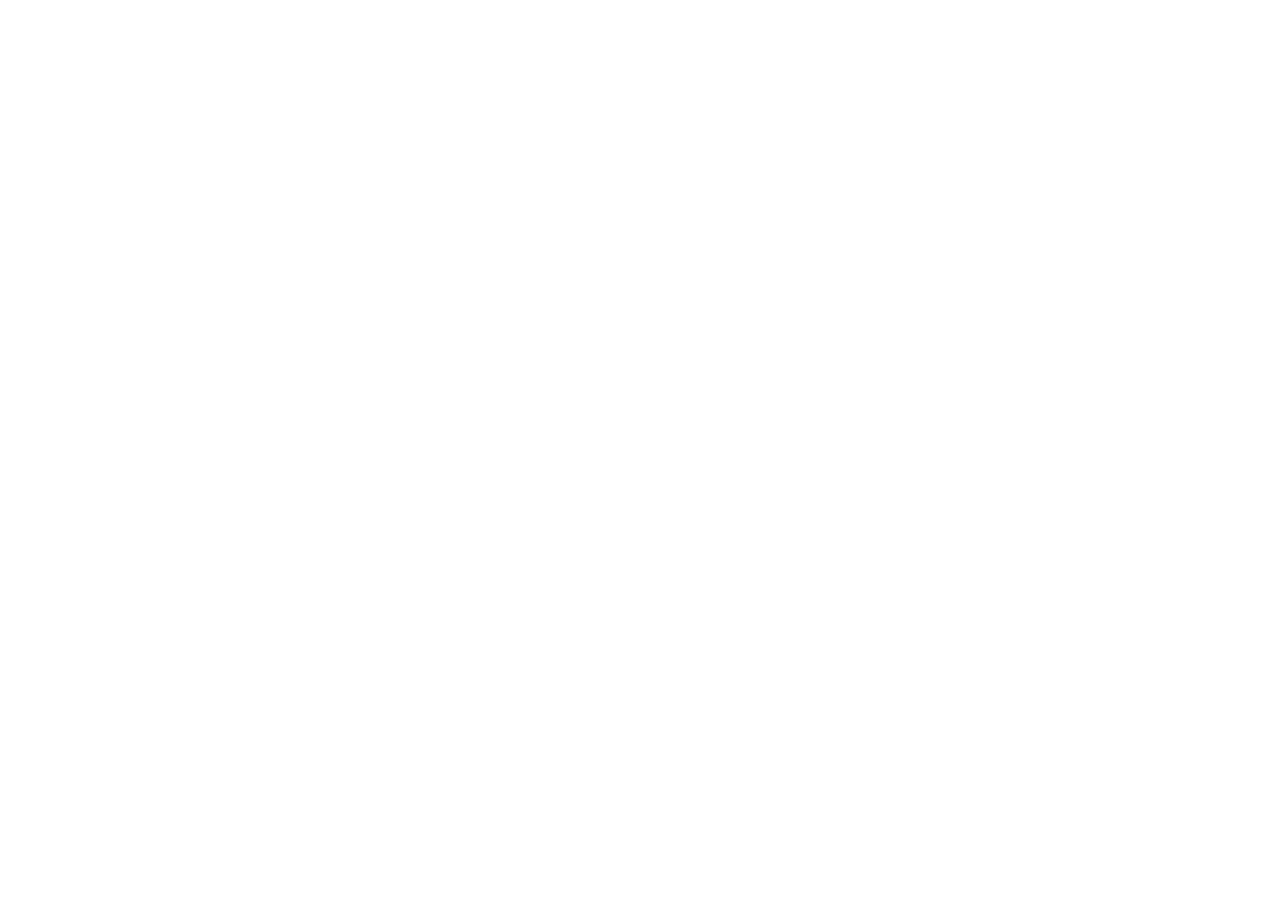
==== commit 01f5c3e4: "Страница 1 подключен JS" ====
--- a/LexVetAdopt.html
+++ b/LexVetAdopt.html
@@ -6,8 +6,8 @@
     <link rel="preconnect" href="https://fonts.googleapis.com" />
     <link rel="preconnect" href="https://fonts.gstatic.com" crossorigin />
     <script src="./src/js/js-libraries/glide.min.js" charset="utf-8"></script>
-    <link rel="stylesheet" href="./src/js/js-libraries/glide.core.min.css">
-    <link rel="stylesheet" href="./src/js/js-libraries/glide.theme.min.css">
+    <link rel="stylesheet" href="./src/js/js-libraries/glide.core.min.css" />
+    <link rel="stylesheet" href="./src/js/js-libraries/glide.theme.min.css" />
     <link
       href="https://fonts.googleapis.com/css2?family=Inter:wght@100..900&family=Khula:wght@300;400;600;700;800&display=swap"
       rel="stylesheet"
@@ -15,583 +15,7 @@
     <link rel="stylesheet" href="./src/css/style.css" />
     <title>LexVetAdopt</title>
   </head>
-  <body>
-    <!-------------------------------------->
-    <!-------------------------------------->
-    <!-- HEADER -->
-
-    <header class="section-header">
-      <!-------------------------------------->
-      <!-------------------------------------->
-      <!-- Верхняя часть навигации ( гавигация по продуктам) -->
-      <div class="section-header__firstNav firstNav firstNav__container">
-        <ul class="firstNav__list">
-          <li class="firstNav__list-item">
-            <a href="#"> LexVet Усыновление</a>
-          </li>
-          <div class="firstNav__hr demarcationLine"></div>
-          <li class="firstNav__list-item">
-            <a href="#">LexVet Поиск</a>
-          </li>
-          <div class="firstNav__hr demarcationLine"></div>
-          <li class="firstNav__list-item">
-            <a href="#">LexVet Забота</a>
-          </li>
-        </ul>
-      </div>
-
-      <!-------------------------------------->
-      <!-------------------------------------->
-      <!-- Основное меню по странице -->
-
-      <div class="section-header__container container">
-        <!-- Лого меню -->
-        <a class="section-header__logo-link" href="./index.html">
-          <img
-            src="./src/icons/LOGO.svg"
-            alt="Logo"
-            class="section-header__logo"
-          />
-        </a>
-        <!-- Блок меню -->
-        <nav class="section-header__nav nav-menu">
-          <ul class="nav-menu__list">
-            <li class="nav-menu__list-item">
-              <!-- <a href="#">Кто мы</a> -->
-            </li>
-            <li class="nav-menu__list-item">
-              <!-- <a href="#">Что мы делаем</a> -->
-            </li>
-          </ul>
-        </nav>
-        <!-- Блок кнопок в меню -->
-        <div class="section-header__btns buttons">
-          <!-- <button class="buttons__LogIn">Регистрация</button>
-            <button class="buttons__LogUp">Поддержать</button> -->
-        </div>
-      </div>
-    </header>
-
-    <!-------------------------------------->
-    <!-------------------------------------->
-    <!-- СЕКЦИЯ 1 -->
-    <!-- ФОТО + ФОРМА -->
-
-    <section class="adob-first-section">
-      <div class="adob-first-section__container container">
-        <!-- <img
-      src="./src/img/try3.png"
-      alt="фото фона"
-      class="first-section__background-img"
-      /> -->
-        <div class="adob-first-section__background-img">
-          <div class="adob-first-section__text-wrapper">
-            <h2 class="adob-first-section__title text-big">
-              Твой друг ждет тебя тут!
-            </h2>
-            <p class="adob-first-section__text text-small">
-              Уже более 500 животных, нашли себе новых хозяев
-            </p>
-            <div class="adob-first-section__btns button">
-              <button class="adob-first-section__btns-animals">
-                Наши животные
-              </button>
-              <button class="adob-first-section__btns-donat">
-                Пожертвовать
-              </button>
-            </div>
-          </div>
-        </div>
-      </div>
-    </section>
-
-    <!-------------------------------------->
-    <!-------------------------------------->
-    <!-- СЕКЦИЯ 2 -->
-    <!-- ЖИВОТНЫЕ ГОТОВЫЕ К УСЫНОВЛЕНИЮ -->
-
-    <section class="adob-second-section">
-      <div class="adob-second-section__container container">
-        <p class="adob-second-section__text-small text-small">
-          Найдите своего малыша
-        </p>
-        <p class="adob-second-section__text-big text-big">
-          Эти животные готовы найти свой <span class="orange-word">дом</span>.
-          <br />
-          Здесь вы найдете своего лучшего друга, <br />
-          который <span class="orange-word">ждет</span> именно вас.
-        </p>
-        <!-- <hr class="secnd-section__line line" /> -->
-        <!-- карточки с животными, готовые к усыновлению -->
-        <div class="adob-second-section__adob-cards-box1">
-          <!-- карточка 1 -->
-          <div class="adob-second-section__adob-box1-item adob-box1-item">
-            <img
-              src="./src/img/adopt_sec_2_photo1.jpg"
-              alt="фото питомца 1"
-              class="adob-box1-item__img"
-            />
-            <p class="adob-box1-item__pet-name textBlack">Буся</p>
-            <p class="adob-box1-item__pet-age text-superSmall">
-              Мальчик / 1год
-            </p>
-            <p class="adob-box1-item__pet-city text-superSmall">Казань</p>
-          </div>
-          <!-- карточка 2 -->
-          <div class="adob-second-section__adob-box1-item adob-box1-item">
-            <img
-              src="./src/img/adopt_sec_2_photo2.jpg"
-              alt="фото питомца 1"
-              class="adob-box1-item__img"
-            />
-            <p class="adob-box1-item__pet-name textBlack">Алекс</p>
-            <p class="adob-box1-item__pet-age text-superSmall">
-              Мальчик / 1год
-            </p>
-            <p class="adob-box1-item__pet-city text-superSmall">Казань</p>
-          </div>
-          <!-- карточка 3 -->
-          <div class="adob-second-section__adob-box1-item adob-box1-item">
-            <img
-              src="./src/img/adopt_sec_2_photo3.jpg"
-              alt="фото питомца 1"
-              class="adob-box1-item__img"
-            />
-            <p class="adob-box1-item__pet-name textBlack">Маруся</p>
-            <p class="adob-box1-item__pet-age text-superSmall">
-              Девочка / 1год
-            </p>
-            <p class="adob-box1-item__pet-city text-superSmall">Казань</p>
-          </div>
-          <!-- карточка 4 -->
-          <div class="adob-second-section__adob-box1-item adob-box1-item">
-            <img
-              src="./src/img/adopt_sec_2_photo4.jpg"
-              alt="фото питомца 1"
-              class="adob-box1-item__img"
-            />
-            <p class="adob-box1-item__pet-name textBlack">Джиджи</p>
-            <p class="adob-box1-item__pet-age text-superSmall">
-              Девочка / 1год
-            </p>
-            <p class="adob-box1-item__pet-city text-superSmall">Казань</p>
-          </div>
-        </div>
-        <button class="adob-second-section__btn button">Узнать больше</button>
-        <hr class="adob-second-section__line line" />
-      </div>
-    </section>
-
-    <!-------------------------------------->
-    <!-------------------------------------->
-    <!-- ЖИВОТНЫЕ НУЖДАЮЩИЕСЯ В ПОМОЩИ -->
-    <section class="adob-third-section">
-      <div class="adob-third-section__container container">
-        <p class="adob-third-section__text-small text-small">
-          Они нуждаются в вашей помощи
-        </p>
-        <p class="adob-third-section__text-big text-big">
-          Эти животные находятся на лечении. <br />
-          Вы можете внести свой вклад в их скорейшее выздоровление,<span
-            class="orange-word"
-            >пожертвовав любую сумму</span
-          >.
-        </p>
-        <!-- карточки с животными, готовые к усыновлению -->
-        <div class="adob-third-section__adob-cards-box2">
-          <!-- карточка 1 -->
-          <div class="adob-third-section__adob-box2-item adob-box2-item">
-            <img
-              src="./src/img/adob_third_section_cart1.jfif"
-              alt="фото питомца 1"
-              class="adob-box2-item__img"
-            />
-            <p class="adob-box2-item__pet-name textBlack">Буся</p>
-            <p class="adob-box2-item__pet-age text-superSmall">
-              Мальчик / 1год
-            </p>
-            <p class="adob-box2-item__pet-city text-superSmall">Казань</p>
-            <button class="adob-box2-item__pet-btn button">Пожертвовать</button>
-          </div>
-          <!-- карточка 2 -->
-          <div class="adob-third-section__adob-box2-item adob-box2-item">
-            <img
-              src="./src/img/adob_third_section_cart2.jfif"
-              alt="фото питомца 2"
-              class="adob-box2-item__img"
-            />
-            <p class="adob-box2-item__pet-name textBlack">Алекс</p>
-            <p class="adob-box2-item__pet-age text-superSmall">
-              Мальчик / 1год
-            </p>
-            <p class="adob-box2-item__pet-city text-superSmall">Казань</p>
-            <button class="adob-box2-item__pet-btn button">Пожертвовать</button>
-          </div>
-          <!-- карточка 3 -->
-          <div class="adob-third-section__adob-box2-item adob-box2-item">
-            <img
-              src="./src/img/adob_third_section_cart3.jfif"
-              alt="фото питомца 3"
-              class="adob-box2-item__img"
-            />
-            <p class="adob-box2-item__pet-name textBlack">Маруся</p>
-            <p class="adob-box2-item__pet-age text-superSmall">
-              Девочка / 1год
-            </p>
-            <p class="adob-box2-item__pet-city text-superSmall">Казань</p>
-            <button class="adob-box2-item__pet-btn button">Пожертвовать</button>
-          </div>
-          <!-- карточка 4 -->
-          <div class="adob-third-section__adob-box2-item adob-box2-item">
-            <img
-              src="./src/img/adob_third_section_cart4.jfif"
-              alt="фото питомца 4"
-              class="adob-box2-item__img"
-            />
-            <p class="adob-box2-item__pet-name textBlack">Джиджи</p>
-            <p class="adob-box2-item__pet-age text-superSmall">
-              Девочка / 1год
-            </p>
-            <p class="adob-box2-item__pet-city text-superSmall">Казань</p>
-            <button class="adob-box2-item__pet-btn button">Пожертвовать</button>
-          </div>
-        </div>
-        <button class="adob-third-section__btn button">Узнать больше</button>
-        <hr class="adob-third-section__line line" />
-      </div>
-    </section>
-
-    <!-------------------------------------->
-    <!-------------------------------------->
-    <!-- СЧАСТЛИВЫЕ ИСТОРИИ ПОДПИСЧИКОВ -->
-    <section class="adob-fourth-section">
-      <div class="adob-fourth-section__container container">
-        <!-- анатология к секции -->
-        <p class="adob-fourth-section__text-big text-big">
-          <span class="orange-word">Счастливые</span> истории наших <br />
-          подписчиков
-        </p>
-        <!-- карточки описания Отзывов -->
-        <div class="adob-fourth-section__adob-cards-box3">
-          <div class="adob-fourth-section__adob-box3-item adob-box3-item">
-            <img
-              class="adob-box3-item__img"
-              src="./src/img/adob_fourth_section_card1.jfif"
-              alt="История владельца 1"
-            />
-            <p class="adob-box3-item__text-title textBlack">Таня и Мася</p>
-            <div class="adob-box3-item__wrapper-textInfo">
-              <p class="adob-box3-item__text-info textBlack">
-                Только сейчас я поняла, что такое иметь верного друга в доме.
-              </p>
-            </div>
-            <button class="adob-box3-item__btn button">Читать</button>
-          </div>
-          <!-- карточка 2 -->
-          <div class="adob-fourth-section__adob-box3-item adob-box3-item">
-            <img
-              class="adob-box3-item__img"
-              src="./src/img/adob_fourth_section_card2.jfif"
-              alt="История владельца 2"
-            />
-            <p class="adob-box3-item__text-title textBlack">Том и Бакс</p>
-            <div class="adob-box3-item__wrapper-textInfo">
-              <p class="adob-box3-item__text-info textBlack">
-                Я давно хотел взять себе друга. В приюте было много собак, но он
-                был особенным. Теперь я самый счастливый человек.
-              </p>
-            </div>
-            <button class="adob-box3-item__btn button">Читать</button>
-          </div>
-          <!-- карточка 3 -->
-          <div class="adob-fourth-section__adob-box3-item adob-box3-item">
-            <img
-              class="adob-box3-item__img"
-              src="./src/img/adob_fourth_section_card3.jfif"
-              alt="История владельца 3"
-            />
-            <p class="adob-box3-item__text-title textBlack">Анастасия и Бам</p>
-            <div class="adob-box3-item__wrapper-textInfo">
-              <p class="adob-box3-item__text-info textBlack">
-                Как только я его увидела в приюте, сразу поняла, что он будет
-                жить у меня. Это самый лучший пес на свете.
-              </p>
-            </div>
-            <button class="adob-box3-item__btn button">Читать</button>
-          </div>
-        </div>
-        <div class="adob-fourth-section__dots"></div>
-        <button class="adob-fourth-section__btn button">Узнать больше</button>
-        <hr class="adob-fourth-section__line line" />
-      </div>
-    </section>
-    <!-------------------------------------->
-    <!-------------------------------------->
-    <!-- КУДА УЙДУТ ДЕНЬГИ С ПОЖЕРТВОВАНИЙ -->
-    <section class="adob-fifth-section">
-      <div class="adob-fifth-section__container container">
-        <div class="adob-fifth-section__color-wrap">
-          <!-- анатология к секции -->
-          <p class="adob-fifth-section__text-small text-small">
-            Любая сумма важна
-          </p>
-          <!-- описание секции -->
-          <p class="adob-fifth-section__text-big text-big">
-            Приютам не хватает денег на обеспечение всех питомцев. Вы можете
-            подарить <span class="orange-word">любовь</span> хвостикам,
-            пожертвовав любую сумму любому приюту.
-          </p>
-
-        </div>
-        <p class="adob-fifth-section__text-descript text-small">
-          Деньги с пожертвований пойдут на
-        </p>
-        <!-- карточки описания способов помощи -->
-        <div class="adob-fifth-section__adob-cards-box4">
-          <!-- карточка 1 -->
-          <div
-            class="adob-fifth-section__adob-box4-item adob-box4-item icons_cards-item"
-          >
-            <img
-              src="./src/icons/adob_sec_4_icon1.svg"
-              alt="Картинка Покупка корма и инвентаря"
-              class="adob-box4-item__icon"
-            />
-            <p class="adob-box4-item__textOrange textOrange">
-              Покупку корма и инвентаря
-            </p>
-            <p class="adob-box4-item__textBlack textBlack">
-              Приютам необходимо покупать много корма для питомцев. Помимо
-              этого, они нуждаются в обновлении инвентаря и амуниции (ведра,
-              швабры, лежанки, когтеточки). <br />
-              Ваши пожертвования помогут вовремя обновлять инвентарь.
-            </p>
-          </div>
-          <!-- карточка 2 -->
-          <div
-            class="adob-fifth-section__adob-box4-item adob-box4-item icons_cards-item"
-          >
-            <img
-              src="./src/icons/adob_sec_4_icon2.svg"
-              alt="Картинка Покупка лекарств"
-              class="adob-box4-item__icon"
-            />
-            <p class="adob-box4-item__textOrange textOrange">
-              Покупку лекарств и вакцин
-            </p>
-            <p class="adob-box4-item__textBlack textBlack">
-              Все животные в приютах нуждаются в обработке от гельминтов и
-              клещей. Так же многим пожизненно необходимы лекарства. <br />
-              Вы можете помочь приютам приобрести необходимые медикаменты.
-            </p>
-          </div>
-          <!-- карточка 3 -->
-          <div
-            class="adob-fifth-section__adob-box4-item adob-box4-item icons_cards-item"
-          >
-            <img
-              src="./src/icons/adob_sec_4_icon3.svg"
-              alt="Картинка Лечение животных"
-              class="adob-box4-item__icon"
-            />
-            <p class="adob-box4-item__textOrange textOrange">
-              Лечение животных
-            </p>
-            <p class="adob-box4-item__textBlack textBlack">
-              В приютах живет много животных. Очень многим требуется лечение в
-              вет.клиниках. <br />
-              Ваше пожертвование может спасти жизнь!
-            </p>
-          </div>
-          <!-- карточка 4 -->
-          <div
-            class="adob-fifth-section__adob-box4-item adob-box4-item icons_cards-item"
-          >
-            <img
-              src="./src/icons/adob_sec_4_icon4.svg"
-              alt="Картинка улучшение условий жизни"
-              class="adob-box4-item__icon"
-            />
-            <p class="adob-box4-item__textOrange textOrange">
-              Улучшение условий жизни
-            </p>
-            <p class="adob-box4-item__textBlack textBlack">
-              Многим приютам нужны средства, чтобы починить или утеплить
-              вольеры, поменять полы, закупиться новым оборудованием и
-              игрушками. <br />
-              Ваше пожертвование поможет приютам купить необходимые материалы и
-              подготовиться к знойному лету или холодной зиме.
-            </p>
-          </div>
-        </div>
-        <button class="adob-fifth-section__btn button">Пожертовать</button>
-      </div>
-      <hr class="adob-fifth-section__line line" />
-    </section>
-    <!-------------------------------------->
-    <!-------------------------------------->
-    <!-- СЕДЬМАЯ СЕКЦИЯ Форма записи  -->
-
-    <section class="seventh-section">
-      <div class="seventh-section__container container">
-        <!-- wrapper для того чтобы flex раскинул текст и форму -->
-        <div class="seventh-section__wrapper">
-          <p class="seventh-section__text text-middle">
-            Получайте <span class="orange-word">Любовь</span> на свой<br />
-            почтовый ящик
-          </p>
-          <!-- Форма для почты -->
-          <div
-            class="seventh-section__subscription-form-container subscription-form"
-          >
-            <form
-              class="seventh-section__subscription-form subscription-form__formEmail"
-              action="#"
-              method="post"
-            >
-              <!-- Поле для строчки "Веддите эмаил" -->
-              <input
-                type="email"
-                name="userEmail"
-                placeholder="Enter your email"
-                required
-              />
-              <!-- Кнопка отправки емаила -->
-              <input type="submit" name="submit" value="Subscribe" />
-            </form>
-            <!-- Иконки соц-сетей -->
-            <ul class="seventh-section__icons-box icons-box">
-              <li class="icons-box__item">
-                <img src="./src/icons/facebook.svg" alt="facebook" />
-              </li>
-              <li class="icons-box__item">
-                <img src="./src/icons/instagramm.svg" alt="instagramm" />
-              </li>
-              <li class="icons-box__item">
-                <img src="./src/icons/telegramm.svg" alt="telegramm" />
-              </li>
-              <li class="icons-box__item">
-                <img src="./src/icons/vk.svg" alt="vk" />
-              </li>
-              <li class="icons-box__item">
-                <img src="./src/icons/youtube.svg" alt="youtube" />
-              </li>
-            </ul>
-          </div>
-        </div>
-      </div>
-    </section>
-    <!-------------------------------------->
-    <!-------------------------------------->
-    <!-- ВОСЬМАЯ СЕКЦИЯ Футтер  -->
-
-    <footer class="footer-section">
-      <div class="footer-section__container container">
-        <div class="footer-section__orangeLine"></div>
-        <!-- wrapper для того чтобы все последующие дивы можно было разделить флексом -->
-        <div class="footer-section__wrapper">
-          <div class="footer-section__fotter-item fotter-item">
-            <img
-              src="./src/icons/LOGO.svg"
-              alt="LexVet Лого"
-              class="fotter-item__logo"
-            />
-          </div>
-          <!--  -->
-          <!-- СТОЛБЕЦ 1 - О НАС -->
-          <div class="footer-section__fotter-item fotter-item">
-            <p class="fotter-item__title textOrange">О НАС</p>
-            <ul class="fotter-item__list footer-list">
-              <li class="footer-list__item">
-                <a class="footer-list__link" href="#"> Кто мы </a>
-              </li>
-              <li class="footer-list__item">
-                <a class="footer-list__link" href="#"> Что мы делаем </a>
-              </li>
-              <li class="footer-list__item">
-                <a class="footer-list__link" href="#"> Финансы </a>
-              </li>
-              <li class="footer-list__item">
-                <a class="footer-list__link" href="#"> Наши партнеры </a>
-              </li>
-            </ul>
-          </div>
-
-          <!-- СТОЛБЕЦ 2 - НАША СЕМЬЯ -->
-          <div class="footer-section__fotter-item fotter-item">
-            <p class="fotter-item__title textOrange">НАША СЕМЬЯ</p>
-            <ul class="fotter-item__list footer-list">
-              <li class="footer-list__item">
-                <a class="footer-list__link" href="#"> LexVet Усыновление </a>
-              </li>
-              <li class="footer-list__item">
-                <a class="footer-list__link" href="#"> LexVet Поиск </a>
-              </li>
-              <li class="footer-list__item">
-                <a class="footer-list__link" href="#"> LexVet Забота </a>
-              </li>
-            </ul>
-          </div>
-
-          <!-- СТОЛБЕЦ 3 - ПАРТНЕРЫ -->
-          <div class="footer-section__fotter-item fotter-item">
-            <p class="fotter-item__title textOrange">ПАРТНЕРЫ</p>
-            <ul class="fotter-item__list footer-list">
-              <li class="footer-list__item">
-                <a class="footer-list__link" href="#"> RoyalConin </a>
-              </li>
-              <li class="footer-list__item">
-                <a class="footer-list__link" href="#"> Кот и Пес </a>
-              </li>
-            </ul>
-          </div>
-
-          <!-- СТОЛБЕЦ 4 - БОЛЬШЕ -->
-          <div class="footer-section__fotter-item fotter-item">
-            <p class="fotter-item__title textOrange">БОЛЬШЕ</p>
-            <ul class="fotter-item__list footer-list">
-              <li class="footer-list__item">
-                <a class="footer-list__link" href="#"> Поддержка </a>
-              </li>
-              <li class="footer-list__item">
-                <a class="footer-list__link" href="#"> Pr - отдел </a>
-              </li>
-            </ul>
-          </div>
-        </div>
-      </div>
-    </footer>
-
-    <!-------------------------------------->
-    <!-------------------------------------->
-    <!-- ДЕВЯТАЯ СЕКЦИЯ - ПРАВА ЗАЩИЩЕНЫ  -->
-
-    <section class="ninth-section">
-      <div class="ninth-section__container container">
-        <div class="ninth-section__greyLine"></div>
-        <div class="ninth-section__wrapper">
-          <p class="ninth-section__left-text text-superSmall">
-            Использование этого сервиса, веб-сайта или приложения означает
-            принятие всех условий, перечисленных выше. LexVet и связанные с ним
-            логотипы являются товарными знаками LexVet Animal Supplies,
-            Inc.™ 2024 , LexVet Love | LexVet Animal Supplies, Inc. Все права
-            защищены.
-          </p>
-          <div class="ninth-section__right-text right-text">
-            <p class="right-text__privacyPolicy text-superSmall">
-              Политика конфиденциальности 
-            </p>
-            <div class="right-text__line demarcationLine"></div>
-
-            <p class="right-text__termsOfService text-superSmall">
-              Условия обслуживания
-            </p>
-          </div>
-        </div>
-      </div>
-    </section>
+  <body class="adopt-app">
+    <script src="./src/adobtMain.js" type="module"></script>
   </body>
 </html>
-
-  </body>
-</html>
--- a/src/css/style.css
+++ b/src/css/style.css
@@ -755,23 +755,6 @@
     flex-direction: column;
   }
 }
-.adob-first-section__background-img {
-  position: relative;
-  width: 100%;
-  height: 60rem;
-  opacity: 0.8;
-  margin-bottom: 20rem;
-  background-image: url("/src/img/try3.png");
-  background-size: cover;
-  background-position: center;
-  background-repeat: no-repeat;
-}
-@media (max-width: 480px) {
-  .adob-first-section__background-img {
-    margin-bottom: 2rem;
-    width: auto;
-  }
-}
 .adob-first-section__text-wrapper {
   display: flex;
   flex-direction: column;
@@ -882,7 +865,7 @@
     padding: 3rem;
   }
   .adob-second-section__btn:focus, .adob-second-section__btn:hover {
-    width: 30%;
+    width: 40%;
     height: 9rem;
     padding: 3rem;
     font-size: 3.6rem;
@@ -1041,7 +1024,7 @@
     padding: 3rem;
   }
   .adob-third-section__btn:focus, .adob-third-section__btn:hover {
-    width: 30%;
+    width: 40%;
     height: 9rem;
     padding: 3rem;
     font-size: 3.6rem;
@@ -1165,12 +1148,12 @@
   .adob-box2-item__pet-btn {
     font-size: 4rem;
     height: 10rem;
-    width: 60%;
+    width: 70%;
     margin-bottom: 5rem;
   }
   .adob-box2-item__pet-btn:focus, .adob-box2-item__pet-btn:hover {
     padding: 0 0.2rem;
-    width: 70%;
+    width: 80%;
     height: 10rem;
     padding: 2rem;
     font-size: 4rem;
@@ -1180,12 +1163,12 @@
   .adob-box2-item__pet-btn {
     font-size: 3.5rem;
     height: 9rem;
-    width: 65%;
+    width: 80%;
     margin-bottom: 5rem;
   }
   .adob-box2-item__pet-btn:focus, .adob-box2-item__pet-btn:hover {
     padding: 0 0.2rem;
-    width: 75%;
+    width: 85%;
     height: 9rem;
     padding: 2rem;
     font-size: 3.5rem;
@@ -1274,7 +1257,7 @@
     padding: 3rem;
   }
   .adob-fourth-section__btn:focus, .adob-fourth-section__btn:hover {
-    width: 30%;
+    width: 40%;
     height: 9rem;
     padding: 3rem;
     font-size: 3.6rem;
@@ -1552,6 +1535,205 @@
   width: 100%;
 }
 
+.readMoreStorys__container {
+  position: relative;
+  text-align: center;
+}
+@media (max-width: 480px) {
+  .readMoreStorys__container {
+    margin-bottom: 7rem;
+  }
+}
+.readMoreStorys__text-big {
+  margin-top: 7rem;
+  margin-bottom: 5rem;
+}
+@media (max-width: 480px) {
+  .readMoreStorys__text-big {
+    margin-bottom: 10rem;
+    font-size: 8rem;
+    line-height: 8rem;
+  }
+}
+.readMoreStorys__storys-box4 {
+  display: grid;
+  grid-template-columns: 35% 35% 35%;
+  justify-content: center;
+  grid-gap: 4rem 3rem;
+}
+@media (max-width: 480px) {
+  .readMoreStorys__storys-box4 {
+    flex-direction: column;
+    align-items: center;
+    text-align: center;
+  }
+}
+.readMoreStorys__but {
+  width: 40rem;
+  height: 8rem;
+  font-size: 4rem;
+  margin-bottom: 6rem;
+}
+.readMoreStorys__but:focus, .readMoreStorys__but:hover {
+  font-size: 4rem;
+}
+@media (max-width: 480px) {
+  .readMoreStorys__but {
+    width: 30%;
+    height: 9rem;
+    padding: 3rem;
+  }
+  .readMoreStorys__but:focus, .readMoreStorys__but:hover {
+    width: 40%;
+    height: 9rem;
+    padding: 3rem;
+    font-size: 3.6rem;
+  }
+}
+@media (max-width: 375px) {
+  .readMoreStorys__but {
+    width: 40%;
+    height: 10.5rem;
+    margin-top: 2rem;
+    padding: 3rem;
+  }
+  .readMoreStorys__but:focus, .readMoreStorys__but:hover {
+    width: 40%;
+    height: 9rem;
+    padding: 3rem;
+    font-size: 3.6rem;
+  }
+}
+.readMoreStorys__footter {
+  margin-top: 8rem;
+}
+
+.readOneStory {
+  display: flex;
+  flex-direction: column;
+  align-items: center;
+}
+.readOneStory__titel {
+  font-size: 3.5rem;
+  margin-bottom: 2rem;
+}
+.readOneStory__image {
+  margin-bottom: 4rem;
+}
+.readOneStory__text {
+  line-height: 3.2rem;
+  font-size: 2rem;
+  margin-bottom: 5rem;
+}
+
+.storys-item {
+  position: relative;
+  height: auto;
+  width: 100%;
+  box-shadow: -0.1rem 0.5rem 1.1rem 0.2rem rgba(34, 60, 80, 0.2);
+  border-radius: 5rem;
+  display: flex;
+  flex-direction: column;
+  justify-content: space-between;
+  flex: 1;
+  align-items: center;
+}
+@media (max-width: 480px) {
+  .storys-item {
+    border-radius: 16rem;
+    width: 80%;
+  }
+}
+.storys-item__left-arrow {
+  margin-right: 1.3rem;
+}
+.storys-item__right-arrow {
+  margin-left: 1.3rem;
+}
+.storys-item__img {
+  margin-bottom: 3.5rem;
+  border-radius: 5rem;
+  width: 100%;
+}
+.storys-item__img:hover {
+  transform: scale(1) rotateZ(2deg);
+}
+@media (max-width: 480px) {
+  .storys-item__img {
+    margin-bottom: 6rem;
+  }
+}
+.storys-item__text-title {
+  font-size: 3rem;
+  margin-bottom: 1.5rem;
+}
+@media (max-width: 767px) {
+  .storys-item__text-title {
+    font-size: 2.8rem;
+  }
+}
+@media (max-width: 480px) {
+  .storys-item__text-title {
+    font-size: 4rem;
+    margin-bottom: 6rem;
+  }
+}
+.storys-item__wrapper-textInfo {
+  max-height: 15rem;
+  overflow: hidden;
+  margin-bottom: 3rem;
+}
+@media (max-width: 767px) {
+  .storys-item__wrapper-textInfo {
+    margin-bottom: 2.5rem;
+  }
+}
+@media (max-width: 480px) {
+  .storys-item__wrapper-textInfo {
+    max-height: 35rem;
+    margin-bottom: 5rem;
+  }
+}
+.storys-item__text-info {
+  padding: 0rem 2rem;
+}
+@media (max-width: 767px) {
+  .storys-item__text-info {
+    padding: 0rem 0.7rem;
+  }
+}
+@media (max-width: 480px) {
+  .storys-item__text-info {
+    font-size: 5rem;
+    line-height: 6rem;
+    margin-bottom: 6rem;
+    padding: 0 4rem;
+  }
+}
+.storys-item__btn {
+  margin-bottom: 2rem;
+  margin-top: auto;
+  width: 50%;
+}
+@media (max-width: 767px) {
+  .storys-item__btn {
+    margin-bottom: 1.5rem;
+    width: 60%;
+  }
+}
+@media (max-width: 480px) {
+  .storys-item__btn {
+    margin-bottom: 3rem;
+    height: 15rem;
+    font-size: 4.8rem;
+    border-radius: 25rem;
+    width: 50%;
+    padding: 3rem 5rem;
+    margin-bottom: 6rem;
+    margin-top: 4rem;
+  }
+}
+
 .firstNav__container {
   background-color: #F6F6F6;
   max-height: 5rem;
@@ -2005,7 +2187,7 @@
   }
 }
 .secnd-section__text {
-  font-size: rem;
+  font-size: 3.2rem;
   font-weight: 400;
   text-align: center;
   margin-bottom: 4.4rem;
@@ -2633,6 +2815,43 @@
     width: 80%;
   }
 }
+.sixth-section__but {
+  width: 40rem;
+  height: 8rem;
+  font-size: 4rem;
+  margin-bottom: 6rem;
+}
+.sixth-section__but:focus, .sixth-section__but:hover {
+  font-size: 4rem;
+}
+@media (max-width: 480px) {
+  .sixth-section__but {
+    width: 30%;
+    height: 9rem;
+    padding: 3rem;
+  }
+  .sixth-section__but:focus, .sixth-section__but:hover {
+    width: 40%;
+    height: 9rem;
+    padding: 3rem;
+    font-size: 3.6rem;
+  }
+}
+@media (max-width: 375px) {
+  .sixth-section__but {
+    width: 40%;
+    height: 10.5rem;
+    margin-top: 2rem;
+    padding: 3rem;
+  }
+  .sixth-section__but:focus, .sixth-section__but:hover {
+    width: 40%;
+    height: 9rem;
+    padding: 3rem;
+    font-size: 3.6rem;
+  }
+}
+
 .box4-item {
   position: relative;
   width: 37rem;
